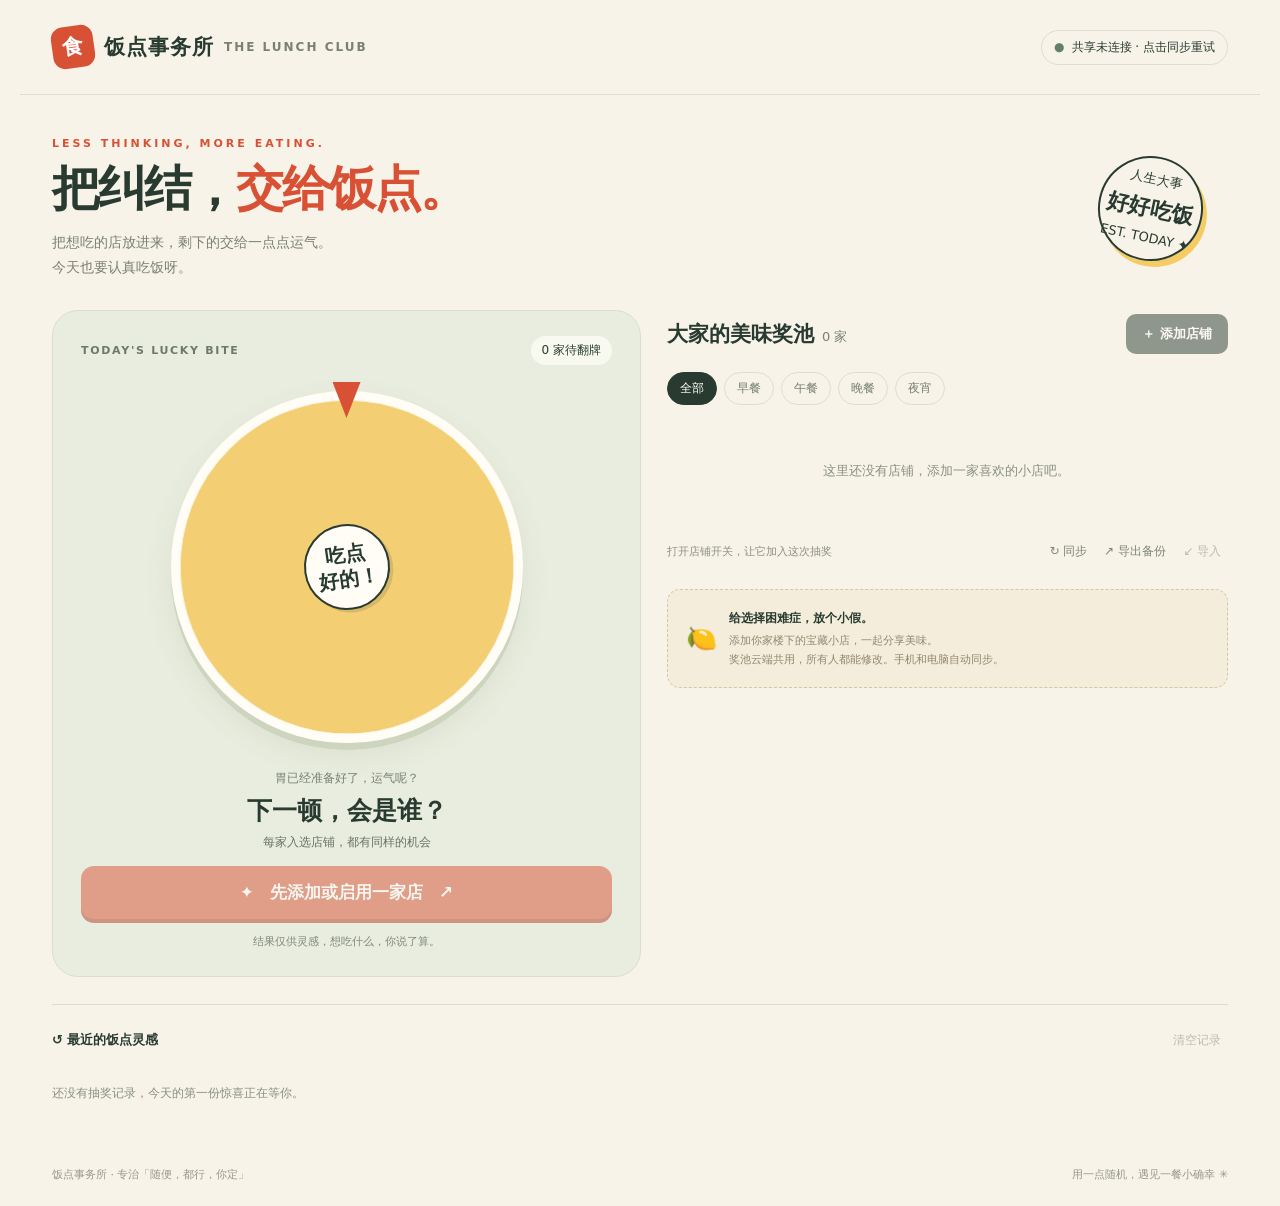
==== eat/index.html @ ba354b35 "feat: add isolated shared Eat app with upstream-safe builds" ====
<!doctype html>
<html lang="zh-CN">
<head>
<meta charset="utf-8">
<meta name="viewport" content="width=device-width,initial-scale=1">
<meta name="theme-color" content="#f7f3e9">
<title>饭点事务所 · 今天吃什么</title>
<link rel="stylesheet" href="/eat/styles.css">
</head>
<body>
<header>
<div class="brand">
<span class="brand-icon">食</span>饭点事务所<span class="edition">THE LUNCH CLUB</span>
</div>
<span class="local-pill" id="save-status">正在连接共享奖池</span>
</header>
<main>
<section class="intro">
<div>
<div class="eyebrow">LESS THINKING, MORE EATING.</div>
<h1>把纠结，<span>交给饭点。</span>
</h1>
<p>把想吃的店放进来，剩下的交给一点点运气。<br>今天也要认真吃饭呀。</p>
</div>
<div class="doodle">人生大事<b>好好吃饭</b>EST. TODAY ✦</div>
</section>
<div class="layout">
<section class="lottery" aria-label="抽奖转盘">
<div class="panel-top">
<span class="tiny">TODAY'S LUCKY BITE</span>
<span class="live-count" id="eligible-count">
</span>
</div>
<div class="wheel-area">
<div class="pointer">
</div>
<div class="wheel-shell">
<div class="wheel" id="wheel">
</div>
</div>
<div class="wheel-center">吃点<br>好的！</div>
</div>
<div class="result" aria-live="polite">
<span class="caption" id="result-caption">胃已经准备好了，运气呢？</span>
<h2 id="result-title">下一顿，会是谁？</h2>
<p id="result-detail">每家入选店铺，都有同样的机会</p>
</div>
<button class="primary spin-button" id="spin">
<span>✦</span>
<span id="spin-label">帮我决定！</span>
<span>↗</span>
</button>
<p class="hint">结果仅供灵感，想吃什么，你说了算。</p>
</section>
<section class="pool" aria-label="我的奖池">
<div class="pool-head">
<h2>大家的美味奖池<small id="total-count">
</small>
</h2>
<button class="add-button" id="add">＋ 添加店铺</button>
</div>
<div class="filters" id="filters" aria-label="按用餐时段筛选">
</div>
<div class="cards" id="cards">
</div>
<div class="pool-foot">
<span class="pool-note">打开店铺开关，让它加入这次抽奖</span>
<div class="backup">
<button class="text-btn" id="sync-now">↻ 同步</button>
<button class="text-btn" id="migrate" hidden>共享本机菜单</button>
<button class="text-btn" id="export">↗ 导出备份</button>
<button class="text-btn" id="import">↙ 导入</button>
<input type="file" id="import-file" accept=".json,application/json" hidden>
</div>
</div>
<div class="note-card">
<span>🍋</span>
<div>
<b>给选择困难症，放个小假。</b>
<p>添加你家楼下的宝藏小店，一起分享美味。<br>奖池云端共用，所有人都能修改。手机和电脑自动同步。</p>
</div>
</div>
</section>
</div>
<section class="history">
<div class="history-head">
<h3>↺ 最近的饭点灵感</h3>
<button class="text-btn" id="clear-history">清空记录</button>
</div>
<div class="history-list" id="history">
</div>
</section>
</main>
<footer>
<span>饭点事务所 · 专治「随便，都行，你定」</span>
<span>用一点随机，遇见一餐小确幸 ✳</span>
</footer>
<dialog id="editor">
<form id="shop-form">
<div class="dialog-head">
<h2 id="editor-title">添一家心动小店</h2>
<button type="button" class="icon-btn" id="close-editor" aria-label="关闭">✕</button>
</div>
<p>给下一顿饭，多一个值得期待的选择。</p>
<label class="field">店铺名称<input id="shop-name" required maxlength="32" placeholder="例如：巷口的那家牛肉面" autocomplete="off">
</label>
<div class="form-row">
<label class="field">吃饭时段<select id="shop-category">
<option>随时</option>
<option>早餐</option>
<option>午餐</option>
<option>晚餐</option>
<option>夜宵</option>
</select>
</label>
<label class="field">人均预算（元，可选）<input id="shop-price" type="number" min="0" max="9999" step="1" placeholder="25">
</label>
</div>
<label class="field">美味标记<select id="shop-emoji">
<option value="🍜">🍜 面食</option>
<option value="🍚">🍚 米饭</option>
<option value="🥟">🥟 饺子</option>
<option value="🍲">🍲 火锅 / 汤锅</option>
<option value="🍔">🍔 汉堡</option>
<option value="🍕">🍕 披萨</option>
<option value="🥗">🥗 轻食</option>
<option value="🍢">🍢 烧烤</option>
<option value="🥪">🥪 早餐</option>
<option value="🍣">🍣 日料</option>
<option value="🍰">🍰 甜点</option>
<option value="🧋">🧋 饮品</option>
</select>
</label>
<label class="field">小备注（可选）<input id="shop-note" maxlength="80" placeholder="例如：步行 5 分钟，记得加个蛋">
</label>
<div class="dialog-actions">
<button type="button" class="soft-btn danger" id="delete-shop" hidden>删除店铺</button>
<button type="button" class="soft-btn" id="cancel-editor">取消</button>
<button class="primary" type="submit">保存到奖池</button>
</div>
</form>
</dialog>
<dialog id="confirm-dialog">
<h2 id="confirm-title">
</h2>
<p id="confirm-description">
</p>
<div class="dialog-actions">
<button class="soft-btn" id="confirm-cancel">取消</button>
<button class="primary" id="confirm-ok">确定</button>
</div>
</dialog>
<div class="toast" id="toast" role="status" hidden>
</div>
<div class="confetti" id="confetti" aria-hidden="true">
</div>
<script src="/eat/app.js"></script>
</body>
</html>
---- eat/styles.css ----
:root {
  --paper: #f7f3e9;
  --ink: #293b30;
  --red: #d95135;
  --muted: #7b8074;
  --line: #dcded1;
  --yellow: #f5cb64
}

* {
  box-sizing: border-box
}

body {
  margin: 0;
  background: var(--paper);
  color: var(--ink);
  font-family: ui-sans-serif, system-ui, -apple-system, "Microsoft YaHei", sans-serif
}

button,
input,
select {
  font: inherit
}

button {
  cursor: pointer
}

button:disabled {
  cursor: not-allowed;
  opacity: .5
}

button,
input,
select {
  -webkit-tap-highlight-color: transparent
}

button:focus-visible,
input:focus-visible,
select:focus-visible,
a:focus-visible {
  outline: 3px solid #227561;
  outline-offset: 4px
}

header {
  max-width: 1240px;
  margin: auto;
  padding: 26px 32px;
  display: flex;
  align-items: center;
  justify-content: space-between;
  border-bottom: 1px solid var(--line)
}

.brand {
  font-size: 21px;
  font-weight: 850;
  letter-spacing: 1px;
  display: flex;
  align-items: center;
  gap: 10px
}

.brand-icon {
  background: var(--red);
  color: white;
  border-radius: 12px;
  padding: 7px 10px;
  transform: rotate(-8deg)
}

.edition {
  font-size: 12px;
  color: var(--muted);
  letter-spacing: 2px
}

.local-pill {
  font-size: 12px;
  border: 1px solid var(--line);
  padding: 8px 12px;
  border-radius: 30px
}

.local-pill:before {
  content: '●';
  color: #61816a;
  margin-right: 7px
}

main {
  max-width: 1240px;
  margin: auto;
  padding: 42px 32px 24px
}

.intro {
  display: flex;
  justify-content: space-between;
  align-items: center;
  margin-bottom: 30px
}

.eyebrow {
  color: var(--red);
  font-size: 11px;
  letter-spacing: 3px;
  font-weight: 800
}

h1 {
  font-size: clamp(32px, 4vw, 48px);
  letter-spacing: -2px;
  margin: 10px 0 12px;
  line-height: 1.2
}

h1 span {
  color: var(--red)
}

.intro p {
  color: var(--muted);
  font-size: 14px;
  margin: 0;
  line-height: 1.8
}

.doodle {
  border: 2px solid var(--ink);
  border-radius: 50%;
  width: 105px;
  height: 105px;
  display: grid;
  place-content: center;
  text-align: center;
  transform: rotate(12deg);
  font-size: 13px;
  line-height: 1.7;
  margin-right: 25px;
  box-shadow: 5px 5px 0 var(--yellow)
}

.doodle b {
  font-size: 22px;
  white-space: nowrap
}

.layout {
  display: grid;
  grid-template-columns: minmax(0, 1.05fr) minmax(0, 1fr);
  gap: 26px;
  align-items: start
}

.lottery {
  background: #e9eddf;
  border: 1px solid #d8dfcd;
  border-radius: 26px;
  padding: 25px 28px;
  position: relative;
  overflow: hidden
}

.panel-top {
  display: flex;
  align-items: center;
  justify-content: space-between;
  gap: 12px
}

.tiny {
  font-size: 11px;
  letter-spacing: 1.7px;
  color: #6d796b;
  font-weight: 700
}

.live-count {
  font-size: 12px;
  background: #f8faef;
  padding: 6px 11px;
  border-radius: 20px
}

.wheel-area {
  position: relative;
  width: min(100%, 360px);
  aspect-ratio: 1;
  margin: 22px auto 20px
}

.wheel-shell {
  position: absolute;
  inset: 4px;
  border-radius: 50%;
  border: 9px solid #fffdf5;
  box-shadow: 0 7px 0 #cdd5bf, 0 12px 30px #45573d16;
  overflow: hidden
}

.wheel {
  width: 100%;
  height: 100%;
  transition: transform 4.6s cubic-bezier(.15, .65, .12, 1)
}

.wheel svg {
  width: 100%;
  height: 100%;
  display: block
}

.pointer {
  position: absolute;
  top: -5px;
  left: calc(50% - 14px);
  width: 28px;
  height: 36px;
  background: var(--red);
  clip-path: polygon(0 0, 100% 0, 50% 100%);
  z-index: 3;
  filter: drop-shadow(0 3px 2px #0003)
}

.wheel-center {
  position: absolute;
  top: 50%;
  left: 50%;
  transform: translate(-50%, -50%) rotate(-8deg);
  width: 86px;
  height: 86px;
  display: grid;
  place-content: center;
  background: #fffdf5;
  border: 2px solid var(--ink);
  border-radius: 50%;
  font-weight: 850;
  font-size: 20px;
  line-height: 1.25;
  text-align: center;
  box-shadow: 3px 3px 0 #293b3025
}

.result {
  text-align: center;
  min-height: 79px
}

.result .caption {
  font-size: 12px;
  color: #778170
}

.result h2 {
  font-size: 25px;
  margin: 7px 0;
  overflow-wrap: anywhere
}

.result p {
  font-size: 12px;
  margin: 5px;
  color: #697462
}

.primary {
  border: 0;
  background: var(--red);
  color: white;
  font-weight: 750;
  padding: 15px 20px;
  border-radius: 13px;
  box-shadow: 0 4px 0 #b43e28;
  transition: transform .15s, background .15s
}

.primary:hover {
  background: #c3482e;
  transform: translateY(-1px)
}

.primary:active {
  transform: translateY(2px);
  box-shadow: 0 2px 0 #b43e28
}

.spin-button {
  width: 100%;
  font-size: 17px;
  margin-top: 15px;
  display: flex;
  justify-content: center;
  gap: 16px;
  align-items: center
}

.hint {
  font-size: 11px;
  text-align: center;
  color: #7e8975;
  line-height: 1.6;
  margin: 14px 0 0
}

.pool {
  padding: 4px 0
}

.pool-head {
  display: flex;
  justify-content: space-between;
  align-items: center;
  margin-bottom: 18px
}

.pool-head h2 {
  font-size: 21px;
  margin: 0
}

.pool-head h2 small {
  font-weight: 400;
  color: var(--muted);
  font-size: 13px;
  margin-left: 8px
}

.soft-btn {
  background: transparent;
  border: 1px solid var(--line);
  border-radius: 10px;
  padding: 8px 12px;
  color: var(--ink);
  font-size: 12px
}

.soft-btn:hover {
  background: #e9eadf
}

.add-button {
  background: var(--ink);
  color: #fff;
  border: 0;
  border-radius: 10px;
  padding: 11px 16px;
  font-size: 13px;
  font-weight: 700
}

.filters {
  display: flex;
  gap: 7px;
  flex-wrap: wrap;
  margin-bottom: 17px
}

.chip {
  border: 1px solid var(--line);
  background: transparent;
  color: #78806f;
  padding: 7px 12px;
  border-radius: 20px;
  font-size: 12px
}

.chip.active {
  background: var(--ink);
  color: white;
  border-color: var(--ink)
}

.cards {
  display: flex;
  flex-direction: column;
  gap: 10px;
  max-height: 510px;
  overflow: auto;
  padding: 2px 5px 5px 2px
}

.shop {
  background: #fffdf7;
  border: 1px solid #e2e2d7;
  border-radius: 15px;
  padding: 13px 14px;
  display: flex;
  align-items: center;
  gap: 12px;
  transition: opacity .2s, transform .2s
}

.shop:hover {
  transform: translateY(-1px)
}

.shop.off {
  opacity: .57
}

.food-icon {
  width: 46px;
  height: 46px;
  border-radius: 13px;
  background: #f3ebd6;
  display: grid;
  place-items: center;
  font-size: 26px;
  flex-shrink: 0
}

.shop-copy {
  min-width: 0;
  flex: 1
}

.shop-name {
  font-size: 14px;
  font-weight: 750;
  overflow-wrap: anywhere
}

.shop-meta {
  font-size: 11px;
  color: #8a8a7d;
  margin-top: 5px;
  overflow-wrap: anywhere;
  line-height: 1.5
}

.icon-btn {
  border: 0;
  background: transparent;
  color: #92998a;
  border-radius: 8px;
  padding: 8px;
  font-size: 16px
}

.icon-btn:hover {
  background: #ecefe3;
  color: var(--ink)
}

.toggle {
  position: relative;
  flex-shrink: 0;
  width: 34px;
  height: 21px;
  cursor: pointer
}

.toggle input {
  position: absolute;
  opacity: 0;
  width: 100%;
  height: 100%;
  margin: 0
}

.toggle span {
  display: block;
  height: 21px;
  border-radius: 20px;
  background: #cdd2c5;
  pointer-events: none
}

.toggle span:after {
  content: '';
  position: absolute;
  left: 3px;
  top: 3px;
  width: 15px;
  height: 15px;
  border-radius: 50%;
  background: white;
  transition: transform .2s
}

.toggle input:checked+span {
  background: #698567
}

.toggle input:checked+span:after {
  transform: translateX(13px)
}

.toggle input:focus-visible+span {
  outline: 3px solid #227561;
  outline-offset: 3px
}

.pool-foot {
  display: flex;
  justify-content: space-between;
  align-items: center;
  gap: 12px;
  margin-top: 14px;
  flex-wrap: wrap
}

.pool-note {
  color: #8b907f;
  font-size: 11px
}

.backup {
  display: flex;
  gap: 3px
}

.text-btn {
  background: none;
  border: 0;
  color: #7e8678;
  font-size: 12px;
  padding: 7px
}

.text-btn:hover {
  color: var(--red)
}

.note-card {
  margin-top: 22px;
  padding: 17px 18px;
  border: 1px dashed #d6c6a1;
  border-radius: 13px;
  background: #f4eddc;
  display: flex;
  gap: 12px;
  align-items: center
}

.note-card>span {
  font-size: 25px
}

.note-card b {
  font-size: 12px
}

.note-card p {
  font-size: 11px;
  color: #93866d;
  line-height: 1.7;
  margin: 5px 0 0
}

.history {
  margin-top: 27px;
  padding-top: 20px;
  border-top: 1px solid var(--line)
}

.history-head {
  display: flex;
  justify-content: space-between;
  align-items: center
}

.history h3 {
  font-size: 13px;
  margin: 0
}

.history-list {
  display: flex;
  gap: 9px;
  flex-wrap: wrap;
  margin-top: 12px
}

.history-item {
  border: 1px solid var(--line);
  padding: 8px 12px;
  border-radius: 10px;
  font-size: 12px;
  max-width: 100%;
  overflow-wrap: anywhere
}

.history-item small {
  color: #919487;
  margin-left: 8px
}

.empty {
  color: #89917f;
  text-align: center;
  font-size: 13px;
  padding: 35px 12px;
  line-height: 1.8
}

.history .empty {
  padding: 3px 0;
  font-size: 12px
}

footer {
  max-width: 1240px;
  padding: 24px 32px;
  margin: auto;
  display: flex;
  justify-content: space-between;
  color: #96998c;
  font-size: 11px;
  gap: 15px
}

dialog {
  border: 1px solid var(--line);
  border-radius: 23px;
  padding: 26px;
  width: min(440px, calc(100% - 32px));
  background: var(--paper);
  color: var(--ink);
  box-shadow: 0 20px 100px #15231f40
}

dialog::backdrop {
  background: #20332966;
  backdrop-filter: blur(4px)
}

.dialog-head {
  display: flex;
  justify-content: space-between;
  align-items: center
}

dialog h2 {
  font-size: 22px;
  margin: 0 0 5px
}

dialog p {
  font-size: 12px;
  color: var(--muted);
  line-height: 1.8
}

.field {
  display: block;
  font-size: 12px;
  font-weight: 650;
  margin-top: 16px
}

.field input,
.field select {
  display: block;
  width: 100%;
  border: 1px solid #d6dacb;
  background: #fffdf7;
  padding: 12px;
  border-radius: 10px;
  margin-top: 7px;
  color: var(--ink)
}

.form-row {
  display: grid;
  grid-template-columns: 1fr 1fr;
  gap: 14px
}

.dialog-actions {
  display: flex;
  gap: 10px;
  justify-content: flex-end;
  margin-top: 24px
}

.danger {
  color: #b74733;
  margin-right: auto
}

.toast {
  position: fixed;
  bottom: 24px;
  left: 50%;
  transform: translateX(-50%);
  background: var(--ink);
  color: #fffdf5;
  border-radius: 12px;
  padding: 13px 20px;
  z-index: 20;
  font-size: 13px;
  box-shadow: 0 5px 25px #0002;
  max-width: calc(100% - 32px);
  width: max-content
}

.toast[hidden] {
  display: none
}

.confetti {
  position: fixed;
  inset: 0;
  pointer-events: none;
  z-index: 15;
  overflow: hidden
}

.confetti i {
  position: absolute;
  width: 9px;
  height: 15px;
  top: -20px;
  animation: fall 2.7s ease-in forwards
}

@keyframes fall {
  to {
    transform: translateY(105vh) rotate(650deg);
    opacity: 0
  }
}

@media(max-width:760px) {
  header {
    padding: 19px 20px
  }

  .edition {
    display: none
  }

  .brand {
    font-size: 17px
  }

  .local-pill {
    font-size: 10px;
    padding: 7px 9px
  }

  main {
    padding: 28px 18px 15px
  }

  .intro {
    margin-bottom: 24px
  }

  .intro p {
    font-size: 12px;
    max-width: 260px
  }

  .doodle {
    width: 73px;
    height: 73px;
    font-size: 10px;
    margin-right: 7px;
    flex-shrink: 0
  }

  .doodle b {
    font-size: 15px
  }

  h1 {
    font-size: 32px
  }

  h1 span {
    display: block;
    white-space: nowrap
  }

  .layout {
    grid-template-columns: 1fr;
    gap: 29px
  }

  .lottery {
    padding: 22px
  }

  .wheel-area {
    max-width: 310px;
    margin-top: 18px
  }

  .pool {
    padding: 0 2px
  }

  .cards {
    max-height: 440px
  }

  .pool-head h2 {
    font-size: 20px
  }

  footer {
    padding: 18px;
    flex-direction: column;
    gap: 8px
  }

  .note-card {
    margin-top: 16px
  }
}

@media(prefers-reduced-motion:reduce) {

  *,
  *:before,
  *:after {
    animation: none !important;
    transition: none !important
  }

  .confetti {
    display: none
  }
}
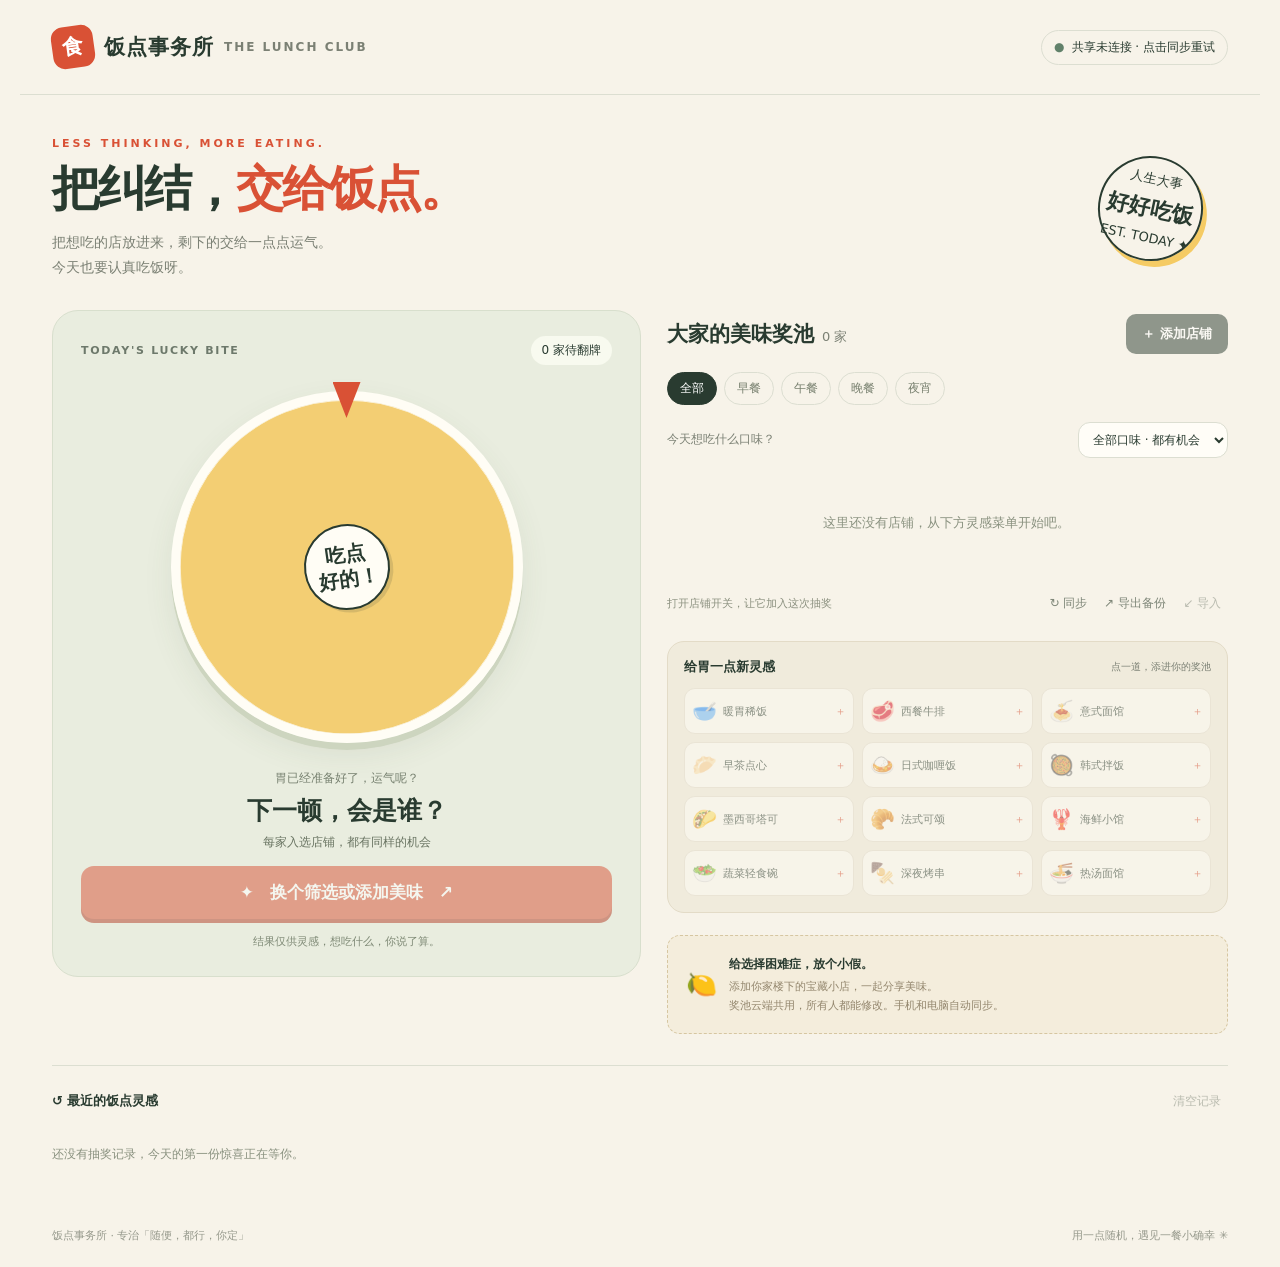
==== commit d0832c81: "feat(eat): smooth rendering and expand food inspirations" ====
--- a/eat/index.html
+++ b/eat/index.html
@@ -61,6 +61,9 @@
 </div>
 <div class="filters" id="filters" aria-label="按用餐时段筛选">
 </div>
+<label class="flavor-picker">今天想吃什么口味？
+<select id="flavor-filter"><option value="">全部口味 · 都有机会</option></select>
+</label>
 <div class="cards" id="cards">
 </div>
 <div class="pool-foot">
@@ -72,6 +75,10 @@
 <button class="text-btn" id="import">↙ 导入</button>
 <input type="file" id="import-file" accept=".json,application/json" hidden>
 </div>
+</div>
+<div class="inspiration-shelf">
+<div class="inspiration-head"><h3>给胃一点新灵感</h3><span>点一道，添进你的奖池</span></div>
+<div class="inspirations" id="inspirations" aria-label="美食灵感菜单"></div>
 </div>
 <div class="note-card">
 <span>🍋</span>
@@ -129,6 +136,16 @@
 <option value="🍣">🍣 日料</option>
 <option value="🍰">🍰 甜点</option>
 <option value="🧋">🧋 饮品</option>
+<option value="🥣">🥣 稀饭 / 粥</option>
+<option value="🥩">🥩 西餐 / 牛排</option>
+<option value="🍝">🍝 意面</option>
+<option value="🍳">🍳 煎蛋 / 早午餐</option>
+<option value="🍛">🍛 咖喱 / 东南亚</option>
+<option value="🥘">🥘 韩餐 / 拌饭</option>
+<option value="🌮">🌮 墨西哥菜</option>
+<option value="🥐">🥐 可颂 / 烘焙</option>
+<option value="🥯">🥯 贝果</option>
+<option value="🦞">🦞 海鲜</option>
 </select>
 </label>
 <label class="field">小备注（可选）<input id="shop-note" maxlength="80" placeholder="例如：步行 5 分钟，记得加个蛋">
--- a/eat/styles.css
+++ b/eat/styles.css
@@ -207,7 +207,8 @@
 .wheel {
   width: 100%;
   height: 100%;
-  transition: transform 4.6s cubic-bezier(.15, .65, .12, 1)
+  contain: layout paint;
+  transition: transform 3.8s cubic-bezier(.12, .68, .12, 1)
 }
 
 .wheel svg {
@@ -225,7 +226,7 @@
   background: var(--red);
   clip-path: polygon(0 0, 100% 0, 50% 100%);
   z-index: 3;
-  filter: drop-shadow(0 3px 2px #0003)
+  transform-origin: 50% 15%
 }
 
 .wheel-center {
@@ -396,6 +397,11 @@
   transition: opacity .2s, transform .2s
 }
 
+.cards.large-pool .shop {
+  content-visibility: auto;
+  contain-intrinsic-size: auto 75px
+}
+
 .shop:hover {
   transform: translateY(-1px)
 }
@@ -627,8 +633,7 @@
 }
 
 dialog::backdrop {
-  background: #20332966;
-  backdrop-filter: blur(4px)
+  background: #20332980
 }
 
 .dialog-head {
@@ -723,9 +728,143 @@
 
 @keyframes fall {
   to {
-    transform: translateY(105vh) rotate(650deg);
+    transform: translate(var(--drift), 105vh) rotate(var(--twist));
     opacity: 0
   }
+}
+
+.flavor-picker {
+  display: flex;
+  align-items: center;
+  justify-content: space-between;
+  gap: 10px;
+  color: var(--muted);
+  font-size: 12px;
+  margin: 0 0 16px
+}
+
+.flavor-picker select {
+  min-width: 0;
+  max-width: 65%;
+  border: 1px solid var(--line);
+  border-radius: 12px;
+  padding: 9px 10px;
+  background: #fffdf7;
+  color: var(--ink);
+  font-size: 12px
+}
+
+.inspiration-shelf {
+  margin-top: 22px;
+  padding: 16px;
+  border-radius: 17px;
+  background: #f0ebdc;
+  border: 1px solid #e3dbc7
+}
+
+.inspiration-head {
+  display: flex;
+  justify-content: space-between;
+  align-items: center;
+  gap: 8px;
+  margin-bottom: 12px
+}
+
+.inspiration-head h3 {
+  margin: 0;
+  font-size: 13px
+}
+
+.inspiration-head>span {
+  font-size: 10px;
+  color: var(--muted)
+}
+
+.inspirations {
+  display: grid;
+  grid-template-columns: repeat(3, minmax(0, 1fr));
+  gap: 8px
+}
+
+.inspiration {
+  display: flex;
+  align-items: center;
+  gap: 6px;
+  padding: 10px 7px;
+  border: 1px solid #e5dfd0;
+  border-radius: 11px;
+  background: #fffdf7;
+  color: var(--ink);
+  font-size: 11px;
+  transition: transform .18s
+}
+
+.inspiration-icon {
+  font-size: 20px;
+  flex-shrink: 0
+}
+
+.inspiration-plus {
+  margin-left: auto;
+  color: var(--red)
+}
+
+.inspiration:active {
+  transform: scale(.96)
+}
+
+.shop.winner {
+  border-color: #c38728;
+  background: #fff4cf
+}
+
+.is-spinning .pointer {
+  animation: pointer-tick .16s ease-in-out infinite alternate
+}
+
+.is-spinning .wheel-center {
+  animation: hungry-nod .7s ease-in-out infinite alternate
+}
+
+.revealed h2 {
+  animation: reveal-bite .5s cubic-bezier(.2, .8, .2, 1) both
+}
+
+dialog[open] {
+  animation: dialog-arrive .2s ease-out both
+}
+
+@keyframes pointer-tick {
+  to { transform: rotate(-12deg) }
+}
+
+@keyframes hungry-nod {
+  to { transform: translate(-50%, -50%) rotate(7deg) scale(1.04) }
+}
+
+@keyframes reveal-bite {
+  0% { transform: translateY(8px) scale(.92); opacity: 0 }
+  65% { transform: translateY(-2px) scale(1.03); opacity: 1 }
+  100% { transform: translateY(0) scale(1); opacity: 1 }
+}
+
+@keyframes dialog-arrive {
+  from { transform: translateY(10px); opacity: 0 }
+  to { transform: translateY(0); opacity: 1 }
+}
+
+@media(hover:hover) {
+  .inspiration:enabled:hover {
+    transform: translateY(-2px)
+  }
+  .inspiration:enabled:hover .inspiration-icon {
+    animation: food-wiggle .35s ease-in-out
+  }
+}
+
+@keyframes food-wiggle {
+  35% { transform: rotate(-12deg) }
+  70% { transform: rotate(10deg) }
 }
 
 @media(max-width:760px) {
@@ -815,6 +954,10 @@
   .note-card {
     margin-top: 16px
   }
+
+  .inspirations {
+    grid-template-columns: repeat(2, minmax(0, 1fr))
+  }
 }
 
 @media(prefers-reduced-motion:reduce) {
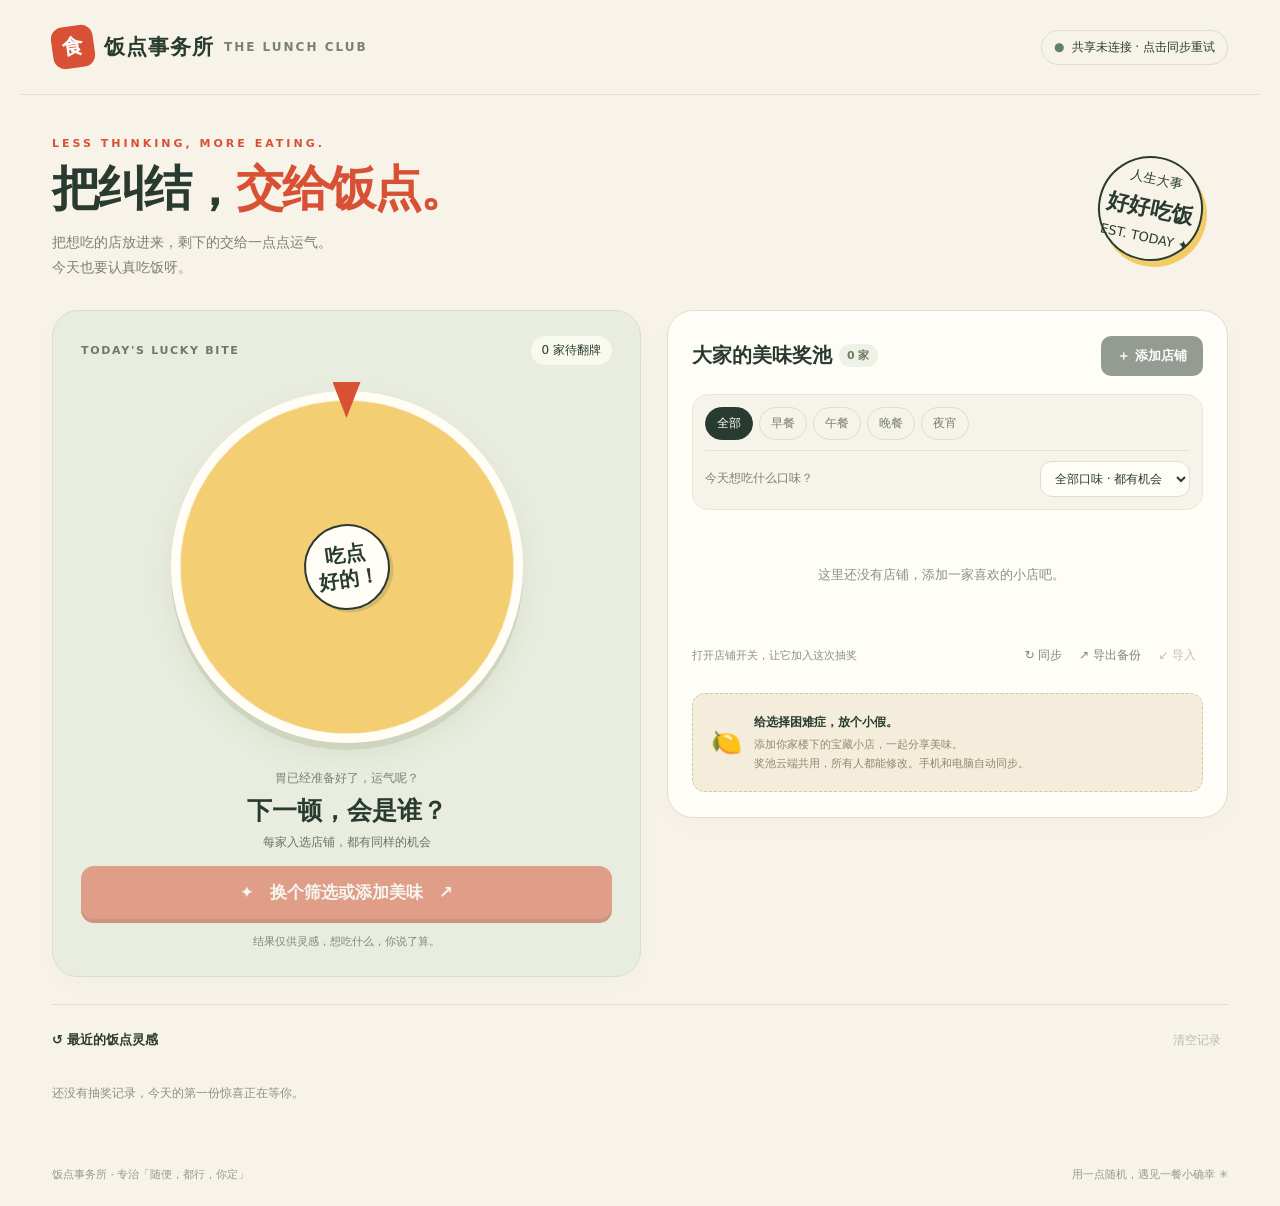
==== commit c5a33b83: "fix(eat): stabilize list scrolling and simplify pool layout" ====
--- a/eat/index.html
+++ b/eat/index.html
@@ -59,11 +59,13 @@
 </h2>
 <button class="add-button" id="add">＋ 添加店铺</button>
 </div>
+<div class="filter-bar">
 <div class="filters" id="filters" aria-label="按用餐时段筛选">
 </div>
 <label class="flavor-picker">今天想吃什么口味？
 <select id="flavor-filter"><option value="">全部口味 · 都有机会</option></select>
 </label>
+</div>
 <div class="cards" id="cards">
 </div>
 <div class="pool-foot">
@@ -75,10 +77,6 @@
 <button class="text-btn" id="import">↙ 导入</button>
 <input type="file" id="import-file" accept=".json,application/json" hidden>
 </div>
-</div>
-<div class="inspiration-shelf">
-<div class="inspiration-head"><h3>给胃一点新灵感</h3><span>点一道，添进你的奖池</span></div>
-<div class="inspirations" id="inspirations" aria-label="美食灵感菜单"></div>
 </div>
 <div class="note-card">
 <span>🍋</span>
--- a/eat/styles.css
+++ b/eat/styles.css
@@ -165,6 +165,11 @@
   padding: 25px 28px;
   position: relative;
   overflow: hidden
+}
+
+.lottery,
+.pool {
+  box-shadow: 0 8px 28px #293b3006
 }
 
 .panel-top {
@@ -310,7 +315,10 @@
 }
 
 .pool {
-  padding: 4px 0
+  padding: 25px 24px;
+  border: 1px solid #e0dfd2;
+  border-radius: 26px;
+  background: #fffdf7
 }
 
 .pool-head {
@@ -321,15 +329,22 @@
 }
 
 .pool-head h2 {
-  font-size: 21px;
-  margin: 0
+  font-size: 20px;
+  margin: 0;
+  display: flex;
+  align-items: center;
+  flex-wrap: wrap;
+  gap: 7px
 }
 
 .pool-head h2 small {
-  font-weight: 400;
-  color: var(--muted);
-  font-size: 13px;
-  margin-left: 8px
+  font-weight: 600;
+  color: #6f7c65;
+  font-size: 11px;
+  white-space: nowrap;
+  border-radius: 20px;
+  padding: 4px 8px;
+  background: #eef1e6
 }
 
 .soft-btn {
@@ -352,23 +367,42 @@
   border-radius: 10px;
   padding: 11px 16px;
   font-size: 13px;
-  font-weight: 700
+  font-weight: 700;
+  flex-shrink: 0;
+  transition: transform .15s
+}
+
+.add-button:enabled:active {
+  transform: scale(.96)
+}
+
+.filter-bar {
+  background: #f6f3eb;
+  border: 1px solid #ece6d9;
+  border-radius: 16px;
+  padding: 12px;
+  margin-bottom: 16px
 }
 
 .filters {
   display: flex;
-  gap: 7px;
+  gap: 6px;
   flex-wrap: wrap;
-  margin-bottom: 17px
+  margin-bottom: 10px
 }
 
 .chip {
   border: 1px solid var(--line);
   background: transparent;
   color: #78806f;
-  padding: 7px 12px;
+  padding: 7px 11px;
   border-radius: 20px;
-  font-size: 12px
+  font-size: 12px;
+  transition: transform .15s
+}
+
+.chip:enabled:active {
+  transform: scale(.96)
 }
 
 .chip.active {
@@ -383,23 +417,23 @@
   gap: 10px;
   max-height: 510px;
   overflow: auto;
-  padding: 2px 5px 5px 2px
+  padding: 2px 5px 5px 2px;
+  scrollbar-width: thin;
+  scrollbar-color: #c4ccb7 transparent;
+  scrollbar-gutter: stable
 }
 
 .shop {
-  background: #fffdf7;
+  background: #fffefb;
   border: 1px solid #e2e2d7;
   border-radius: 15px;
   padding: 13px 14px;
   display: flex;
   align-items: center;
   gap: 12px;
+  flex-shrink: 0;
+  contain: layout style;
   transition: opacity .2s, transform .2s
-}
-
-.cards.large-pool .shop {
-  content-visibility: auto;
-  contain-intrinsic-size: auto 75px
 }
 
 .shop:hover {
@@ -434,7 +468,7 @@
 
 .shop-meta {
   font-size: 11px;
-  color: #8a8a7d;
+  color: #77806f;
   margin-top: 5px;
   overflow-wrap: anywhere;
   line-height: 1.5
@@ -740,7 +774,9 @@
   gap: 10px;
   color: var(--muted);
   font-size: 12px;
-  margin: 0 0 16px
+  margin: 0;
+  padding-top: 10px;
+  border-top: 1px solid #e6e1d5
 }
 
 .flavor-picker select {
@@ -754,65 +790,6 @@
   font-size: 12px
 }
 
-.inspiration-shelf {
-  margin-top: 22px;
-  padding: 16px;
-  border-radius: 17px;
-  background: #f0ebdc;
-  border: 1px solid #e3dbc7
-}
-
-.inspiration-head {
-  display: flex;
-  justify-content: space-between;
-  align-items: center;
-  gap: 8px;
-  margin-bottom: 12px
-}
-
-.inspiration-head h3 {
-  margin: 0;
-  font-size: 13px
-}
-
-.inspiration-head>span {
-  font-size: 10px;
-  color: var(--muted)
-}
-
-.inspirations {
-  display: grid;
-  grid-template-columns: repeat(3, minmax(0, 1fr));
-  gap: 8px
-}
-
-.inspiration {
-  display: flex;
-  align-items: center;
-  gap: 6px;
-  padding: 10px 7px;
-  border: 1px solid #e5dfd0;
-  border-radius: 11px;
-  background: #fffdf7;
-  color: var(--ink);
-  font-size: 11px;
-  transition: transform .18s
-}
-
-.inspiration-icon {
-  font-size: 20px;
-  flex-shrink: 0
-}
-
-.inspiration-plus {
-  margin-left: auto;
-  color: var(--red)
-}
-
-.inspiration:active {
-  transform: scale(.96)
-}
-
 .shop.winner {
   border-color: #c38728;
   background: #fff4cf
@@ -851,20 +828,6 @@
 @keyframes dialog-arrive {
   from { transform: translateY(10px); opacity: 0 }
   to { transform: translateY(0); opacity: 1 }
-}
-
-@media(hover:hover) {
-  .inspiration:enabled:hover {
-    transform: translateY(-2px)
-  }
-  .inspiration:enabled:hover .inspiration-icon {
-    animation: food-wiggle .35s ease-in-out
-  }
-}
-
-@keyframes food-wiggle {
-  35% { transform: rotate(-12deg) }
-  70% { transform: rotate(10deg) }
 }
 
 @media(max-width:760px) {
@@ -934,7 +897,7 @@
   }
 
   .pool {
-    padding: 0 2px
+    padding: 20px 16px
   }
 
   .cards {
@@ -942,7 +905,36 @@
   }
 
   .pool-head h2 {
-    font-size: 20px
+    font-size: 18px
+  }
+
+  .pool-head {
+    gap: 10px
+  }
+
+  .add-button {
+    padding: 11px 12px;
+    font-size: 12px
+  }
+
+  .shop {
+    padding: 12px 10px;
+    gap: 9px
+  }
+
+  .food-icon {
+    width: 40px;
+    height: 40px;
+    font-size: 23px
+  }
+
+  .flavor-picker {
+    flex-wrap: wrap;
+    font-size: 11px
+  }
+
+  .flavor-picker select {
+    max-width: 100%
   }
 
   footer {
@@ -955,9 +947,6 @@
     margin-top: 16px
   }
 
-  .inspirations {
-    grid-template-columns: repeat(2, minmax(0, 1fr))
-  }
 }
 
 @media(prefers-reduced-motion:reduce) {
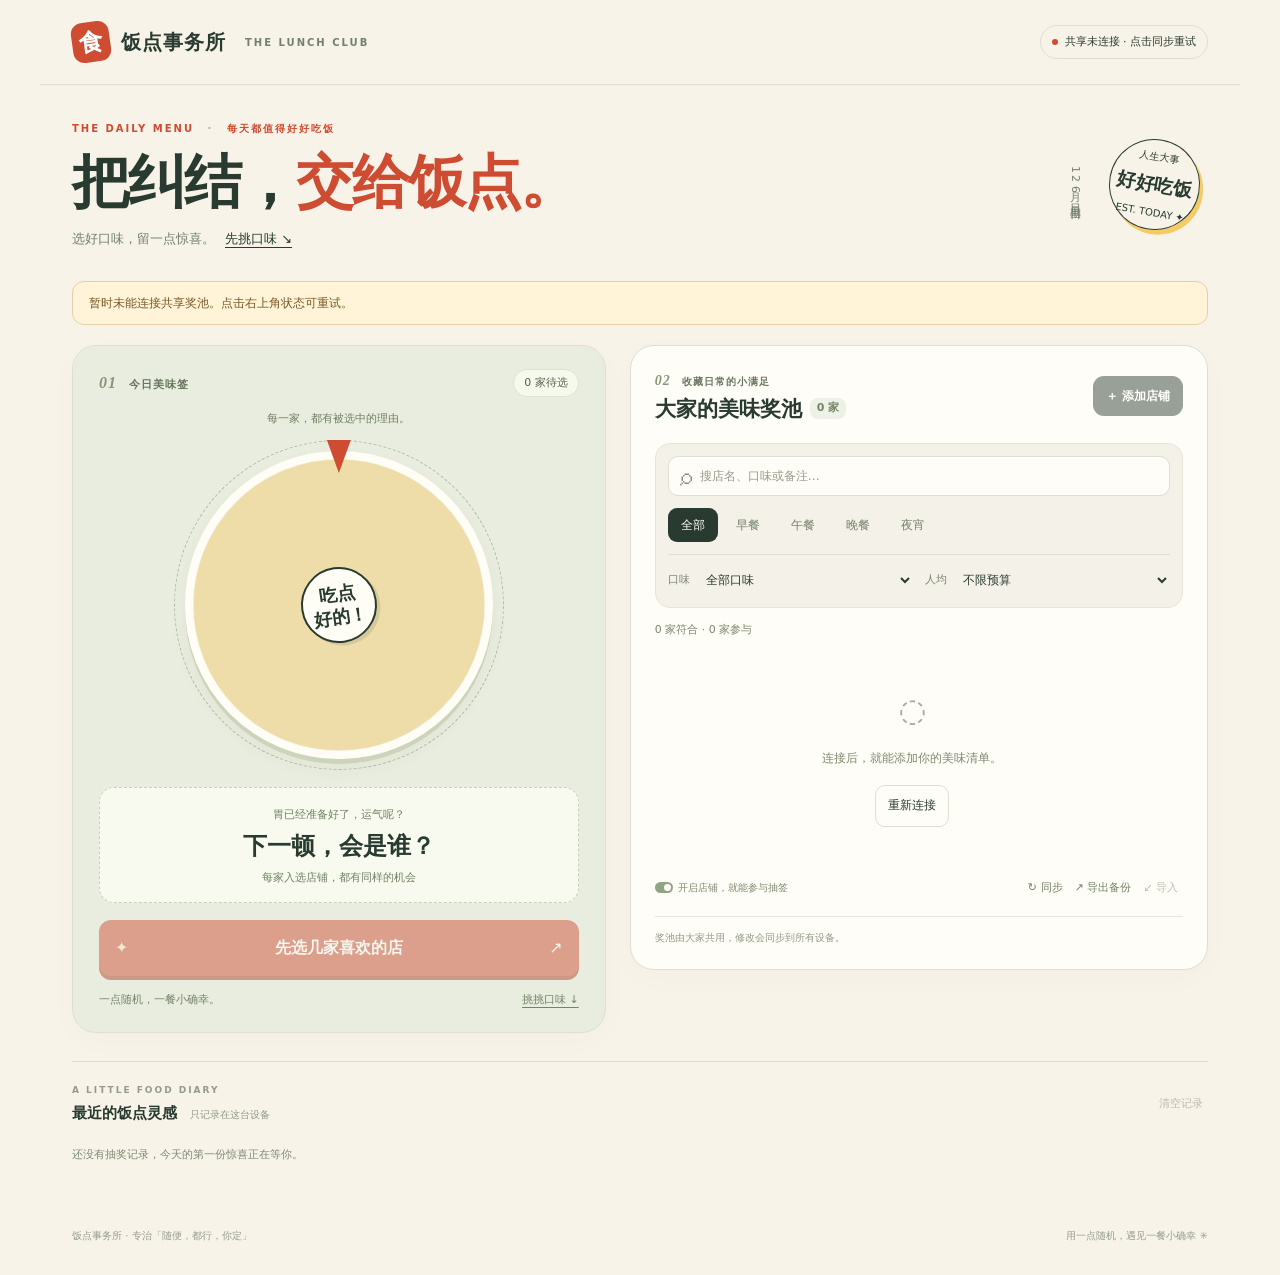
==== commit e1391df5: "feat(eat): refine dining experience, filters and rendering" ====
--- a/eat/index.html
+++ b/eat/index.html
@@ -4,33 +4,37 @@
 <meta charset="utf-8">
 <meta name="viewport" content="width=device-width,initial-scale=1">
 <meta name="theme-color" content="#f7f3e9">
+<meta name="description" content="把纠结交给饭点。筛选口味和预算，用一点运气决定下一顿，和朋友共享你的美味奖池。">
 <title>饭点事务所 · 今天吃什么</title>
 <link rel="stylesheet" href="/eat/styles.css">
 </head>
 <body>
+<a class="skip-link" href="#main">跳到主要内容</a>
 <header>
 <div class="brand">
 <span class="brand-icon">食</span>饭点事务所<span class="edition">THE LUNCH CLUB</span>
 </div>
-<span class="local-pill" id="save-status">正在连接共享奖池</span>
+<button class="local-pill" id="save-status" data-status="busy" title="点击同步共享奖池">正在连接共享奖池</button>
 </header>
-<main>
+<main id="main">
 <section class="intro">
 <div>
-<div class="eyebrow">LESS THINKING, MORE EATING.</div>
+<div class="eyebrow">THE DAILY MENU <span>·</span> 每天都值得好好吃饭</div>
 <h1>把纠结，<span>交给饭点。</span>
 </h1>
-<p>把想吃的店放进来，剩下的交给一点点运气。<br>今天也要认真吃饭呀。</p>
+<p>选好口味，留一点惊喜。<a class="intro-link" href="#pool">先挑口味 ↘</a></p>
 </div>
-<div class="doodle">人生大事<b>好好吃饭</b>EST. TODAY ✦</div>
+<div class="intro-aside"><span class="today-date" id="today-date"></span><div class="doodle" aria-hidden="true">人生大事<b>好好吃饭</b>EST. TODAY ✦</div></div>
 </section>
+<p class="connection-note" id="connection-note" role="status" hidden></p>
 <div class="layout">
-<section class="lottery" aria-label="抽奖转盘">
+<section class="lottery" id="lottery" aria-label="抽奖转盘">
 <div class="panel-top">
-<span class="tiny">TODAY'S LUCKY BITE</span>
+<span class="tiny"><span class="section-number">01</span> 今日美味签</span>
 <span class="live-count" id="eligible-count">
 </span>
 </div>
+<p class="wheel-context" id="wheel-context">每一家，都有被选中的理由。</p>
 <div class="wheel-area">
 <div class="pointer">
 </div>
@@ -45,31 +49,45 @@
 <h2 id="result-title">下一顿，会是谁？</h2>
 <p id="result-detail">每家入选店铺，都有同样的机会</p>
 </div>
+<div class="result-actions" id="result-actions" hidden>
+<button class="text-btn" id="locate-result">查看这家 ↗</button>
+<button class="text-btn" id="copy-result">复制饭点</button>
+</div>
 <button class="primary spin-button" id="spin">
 <span>✦</span>
 <span id="spin-label">帮我决定！</span>
 <span>↗</span>
 </button>
-<p class="hint">结果仅供灵感，想吃什么，你说了算。</p>
+<div class="lottery-foot"><span class="hint">一点随机，一餐小确幸。</span><a href="#pool" class="pool-shortcut">挑挑口味 ↓</a></div>
 </section>
-<section class="pool" aria-label="我的奖池">
+<section class="pool" id="pool" aria-label="我的奖池">
 <div class="pool-head">
+<div>
+<div class="tiny pool-kicker"><span class="section-number">02</span> 收藏日常的小满足</div>
 <h2>大家的美味奖池<small id="total-count">
 </small>
 </h2>
+</div>
 <button class="add-button" id="add">＋ 添加店铺</button>
 </div>
 <div class="filter-bar">
+<label class="search-box"><span aria-hidden="true">⌕</span><span class="sr-only">搜索店名、口味或备注</span><input id="shop-search" type="search" placeholder="搜店名、口味或备注…" maxlength="80" autocomplete="off"></label>
 <div class="filters" id="filters" aria-label="按用餐时段筛选">
 </div>
-<label class="flavor-picker">今天想吃什么口味？
-<select id="flavor-filter"><option value="">全部口味 · 都有机会</option></select>
+<div class="filter-selects">
+<label class="flavor-picker">口味
+<select id="flavor-filter"><option value="">全部口味</option></select>
+</label>
+<label class="flavor-picker">人均
+<select id="budget-filter"><option value="">不限预算</option><option value="25">¥25 以内</option><option value="50">¥50 以内</option><option value="100">¥100 以内</option></select>
 </label>
 </div>
-<div class="cards" id="cards">
+</div>
+<div class="list-summary"><span id="filter-summary"></span><button class="text-btn" id="reset-filters" hidden>重置筛选 ↺</button></div>
+<div class="cards" id="cards" role="region" aria-label="店铺列表" tabindex="0">
 </div>
 <div class="pool-foot">
-<span class="pool-note">打开店铺开关，让它加入这次抽奖</span>
+<span class="pool-note"><span class="mini-switch" aria-hidden="true"></span> 开启店铺，就能参与抽签</span>
 <div class="backup">
 <button class="text-btn" id="sync-now">↻ 同步</button>
 <button class="text-btn" id="migrate" hidden>共享本机菜单</button>
@@ -78,18 +96,12 @@
 <input type="file" id="import-file" accept=".json,application/json" hidden>
 </div>
 </div>
-<div class="note-card">
-<span>🍋</span>
-<div>
-<b>给选择困难症，放个小假。</b>
-<p>添加你家楼下的宝藏小店，一起分享美味。<br>奖池云端共用，所有人都能修改。手机和电脑自动同步。</p>
-</div>
-</div>
+<p class="shared-note">奖池由大家共用，修改会同步到所有设备。</p>
 </section>
 </div>
 <section class="history">
 <div class="history-head">
-<h3>↺ 最近的饭点灵感</h3>
+<div><div class="eyebrow">A LITTLE FOOD DIARY</div><h3>最近的饭点灵感 <span>只记录在这台设备</span></h3></div>
 <button class="text-btn" id="clear-history">清空记录</button>
 </div>
 <div class="history-list" id="history">
@@ -100,13 +112,14 @@
 <span>饭点事务所 · 专治「随便，都行，你定」</span>
 <span>用一点随机，遇见一餐小确幸 ✳</span>
 </footer>
-<dialog id="editor">
+<dialog id="editor" aria-labelledby="editor-title" aria-describedby="editor-description">
 <form id="shop-form">
+<div class="editor-mark" id="editor-mark" aria-hidden="true">🍜</div>
 <div class="dialog-head">
 <h2 id="editor-title">添一家心动小店</h2>
 <button type="button" class="icon-btn" id="close-editor" aria-label="关闭">✕</button>
 </div>
-<p>给下一顿饭，多一个值得期待的选择。</p>
+<p id="editor-description">给下一顿饭，多一个值得期待的选择。</p>
 <label class="field">店铺名称<input id="shop-name" required maxlength="32" placeholder="例如：巷口的那家牛肉面" autocomplete="off">
 </label>
 <div class="form-row">
@@ -148,6 +161,7 @@
 </label>
 <label class="field">小备注（可选）<input id="shop-note" maxlength="80" placeholder="例如：步行 5 分钟，记得加个蛋">
 </label>
+<p class="editor-message" id="editor-message" role="alert" hidden></p>
 <div class="dialog-actions">
 <button type="button" class="soft-btn danger" id="delete-shop" hidden>删除店铺</button>
 <button type="button" class="soft-btn" id="cancel-editor">取消</button>
@@ -155,7 +169,7 @@
 </div>
 </form>
 </dialog>
-<dialog id="confirm-dialog">
+<dialog id="confirm-dialog" aria-labelledby="confirm-title" aria-describedby="confirm-description">
 <h2 id="confirm-title">
 </h2>
 <p id="confirm-description">
--- a/eat/styles.css
+++ b/eat/styles.css
@@ -1,964 +1,248 @@
 :root {
   --paper: #f7f3e9;
+  --card: #fffdf7;
   --ink: #293b30;
-  --red: #d95135;
-  --muted: #7b8074;
-  --line: #dcded1;
-  --yellow: #f5cb64
+  --red: #ce4c32;
+  --muted: #73806e;
+  --line: #dedfd2;
+  --yellow: #f5cb64;
+  color-scheme: light
+}
+* { box-sizing: border-box }
+[hidden] { display: none !important }
+body { margin: 0; background: var(--paper); color: var(--ink); font: 14px/1.5 ui-sans-serif, system-ui, -apple-system, "Microsoft YaHei", sans-serif }
+button, input, select { font: inherit; -webkit-tap-highlight-color: transparent }
+button, a, input, select { touch-action: manipulation }
+button { cursor: pointer; color: inherit }
+button:disabled { cursor: not-allowed; opacity: .48 }
+a { color: inherit; text-decoration: none }
+button:focus-visible, input:focus-visible, select:focus-visible, a:focus-visible, [tabindex]:focus-visible { outline: 3px solid #387762; outline-offset: 4px }
+.sr-only { position: absolute; width: 1px; height: 1px; overflow: hidden; clip-path: inset(50%); white-space: nowrap }
+.skip-link { position: fixed; top: 8px; left: 12px; padding: 10px 20px; background: var(--ink); color: white; border-radius: 8px; z-index: 30; transform: translateY(-150%) }
+.skip-link:focus { transform: translateY(0) }
+header, main, footer { max-width: 1200px; margin: auto }
+header { padding: 22px 32px; display: flex; align-items: center; justify-content: space-between; gap: 16px; border-bottom: 1px solid var(--line) }
+.brand { display: flex; align-items: center; gap: 11px; font-size: 20px; font-weight: 800; letter-spacing: 1px; white-space: nowrap }
+.brand-icon { display: grid; place-items: center; width: 38px; height: 40px; background: var(--red); color: white; border-radius: 11px; transform: rotate(-8deg); font-family: ui-serif, "Songti SC", serif; font-size: 24px }
+.edition { margin-left: 8px; color: var(--muted); font-size: 10px; letter-spacing: 2px }
+.local-pill { display: flex; align-items: center; gap: 7px; font-size: 11px; border: 1px solid var(--line); padding: 8px 11px; border-radius: 30px; background: transparent; text-align: left }
+.local-pill::before { content: ''; width: 6px; height: 6px; flex: 0 0 6px; border-radius: 50%; background: #6b8963 }
+.local-pill[data-status=busy]::before { background: #be9543 }
+.local-pill[data-status=error]::before { background: var(--red) }
+main { padding: 36px 32px 20px }
+.intro { display: flex; justify-content: space-between; align-items: center; gap: 20px; margin-bottom: 32px }
+.eyebrow { font-size: 10px; font-weight: 750; letter-spacing: 2px; color: var(--red) }
+.eyebrow>span { padding: 0 8px; opacity: .5 }
+h1 { margin: 12px 0; font-family: ui-serif, "Songti SC", STSong, serif; font-size: clamp(36px, 4.5vw, 58px); font-weight: 800; line-height: 1.2; letter-spacing: -2px }
+h1 span { color: var(--red) }
+.intro p { margin: 0; color: var(--muted); font-size: 13px }
+.intro-link { margin-left: 10px; color: var(--ink); text-decoration: underline; text-underline-offset: 4px; white-space: nowrap }
+.intro-aside { display: flex; align-items: center; gap: 26px; flex-shrink: 0 }
+.today-date { writing-mode: vertical-rl; font-size: 11px; letter-spacing: 2px; color: var(--muted) }
+.doodle { display: grid; place-content: center; width: 91px; height: 91px; border: 1.5px solid var(--ink); border-radius: 50%; text-align: center; font-size: 10px; line-height: 1.9; transform: rotate(10deg); box-shadow: 4px 4px 0 var(--yellow); margin-right: 8px }
+.doodle b { font-size: 19px; white-space: nowrap }
+.connection-note { padding: 12px 16px; border: 1px solid #e4d0a6; border-radius: 12px; background: #fff4d7; color: #795723; font-size: 12px; margin: 0 0 20px }
+.layout { display: grid; grid-template-columns: minmax(0, .96fr) minmax(0, 1.04fr); align-items: start; gap: 24px }
+.lottery, .pool { border-radius: 24px; border: 1px solid var(--line); box-shadow: 0 8px 32px #293b3005; min-width: 0 }
+.lottery { position: sticky; top: 20px; background: #e9eddf; padding: 23px 26px; overflow: hidden }
+.panel-top { display: flex; justify-content: space-between; align-items: center; gap: 12px }
+.tiny { font-size: 11px; letter-spacing: 1px; color: #68765f; font-weight: 650 }
+.section-number { display: inline-block; font-family: Georgia, serif; font-style: italic; font-size: 16px; margin-right: 7px; color: #859578 }
+.live-count { padding: 5px 10px; border: 1px solid #dbe3ce; border-radius: 20px; background: #f7f9ef; color: #526546; font-size: 11px; white-space: nowrap }
+.wheel-context { margin: 14px 0 0; text-align: center; color: #6f7f64; font-size: 11px; min-height: 17px }
+.wheel-area { position: relative; width: min(100%, 316px); aspect-ratio: 1; margin: 19px auto 24px }
+.wheel-area::before { content: ''; position: absolute; inset: -7px; border: 1px dashed #aeba9d; border-radius: 50%; pointer-events: none }
+.wheel-shell { position: absolute; inset: 4px; border-radius: 50%; border: 8px solid #fffdf5; box-shadow: 0 5px 0 #ccd4bc, 0 9px 18px #45573d0d; overflow: hidden }
+.wheel { width: 100%; height: 100%; contain: layout paint; transition: transform 3.8s cubic-bezier(.12,.68,.12,1) }
+.wheel svg { display: block; width: 100%; height: 100% }
+.pointer { position: absolute; top: -7px; left: calc(50% - 12px); width: 24px; height: 33px; background: var(--red); clip-path: polygon(0 0,100% 0,50% 100%); z-index: 3; transform-origin: 50% 15% }
+.wheel-center { position: absolute; left: 50%; top: 50%; transform: translate(-50%,-50%) rotate(-8deg); width: 76px; height: 76px; display: grid; place-content: center; border: 2px solid var(--ink); border-radius: 50%; background: #fffdf5; box-shadow: 3px 3px 0 #293b3020; text-align: center; font-size: 18px; font-weight: 800; line-height: 1.3; pointer-events: none }
+.result { position: relative; text-align: center; min-height: 108px; padding: 15px 12px; background: #f8faef; border: 1px dashed #c7d0b8; border-radius: 15px }
+.result .caption { color: #708164; font-size: 11px }
+.result h2 { margin: 6px 0; font-size: 24px; font-weight: 800; line-height: 1.35; overflow-wrap: anywhere }
+.result p { margin: 0; color: #708164; font-size: 11px; line-height: 1.7; overflow-wrap: anywhere }
+.result.revealed { border-color: #b9a162; background: #fff9e7 }
+.result-actions { display: flex; justify-content: center; gap: 18px; margin-top: 5px }
+.primary { border: 0; padding: 13px 18px; border-radius: 12px; background: var(--red); color: white; font-weight: 700; box-shadow: 0 4px 0 #ad3e2a; transition: transform .16s }
+.primary:enabled:active { transform: translateY(3px) }
+.spin-button { width: 100%; display: flex; justify-content: center; align-items: center; gap: 17px; margin-top: 17px; padding: 16px; font-size: 16px }
+.spin-button>span:first-child { color: #ffe4bb }
+.spin-button>span:last-child { margin-left: auto; font-weight: 400 }
+.spin-button>span:first-child { margin-right: auto }
+.lottery-foot { display: flex; justify-content: space-between; align-items: center; gap: 12px; margin-top: 16px }
+.hint, .pool-shortcut { font-size: 11px; color: #748368 }
+.pool-shortcut { text-decoration: underline; text-underline-offset: 4px }
+.pool { padding: 24px; background: var(--card); scroll-margin-top: 20px }
+.pool-head { display: flex; align-items: center; justify-content: space-between; gap: 12px; margin-bottom: 20px }
+.pool-kicker { font-size: 10px; margin-bottom: 4px }
+.pool-kicker .section-number { font-size: 14px }
+.pool-head h2 { display: flex; align-items: center; flex-wrap: wrap; gap: 8px; font-size: 21px; line-height: 1.35; margin: 0 }
+.pool-head h2 small { font-size: 11px; font-weight: 600; color: #738365; padding: 3px 7px; border-radius: 8px; background: #edf1e6; white-space: nowrap }
+.add-button { flex-shrink: 0; border: 0; padding: 11px 13px; background: var(--ink); color: white; border-radius: 11px; font-size: 12px; font-weight: 650; transition: transform .16s }
+.add-button:enabled:active { transform: scale(.96) }
+.filter-bar { padding: 12px; background: #f4f1e8; border: 1px solid #e8e4d7; border-radius: 15px }
+.search-box { display: flex; align-items: center; gap: 8px; border: 1px solid #deded1; border-radius: 10px; background: var(--card); padding: 0 11px; margin-bottom: 12px; color: #87917a }
+.search-box>span:first-child { font-size: 24px; line-height: 1 }
+.search-box input { width: 100%; min-width: 0; padding: 10px 0; border: 0; outline-offset: 1px; background: transparent; color: var(--ink); font-size: 12px }
+input::placeholder { color: #959a8b }
+.filters { display: flex; flex-wrap: wrap; gap: 5px; margin-bottom: 12px }
+.chip { border: 1px solid transparent; padding: 7px 12px; border-radius: 9px; background: transparent; color: #75816a; font-size: 12px; transition: transform .15s }
+.chip.active { background: var(--ink); color: #fffdf5 }
+.chip:enabled:active { transform: scale(.96) }
+.filter-selects { display: grid; grid-template-columns: 1fr 1fr; gap: 12px; padding-top: 10px; border-top: 1px solid #e1dfd2 }
+.flavor-picker { display: flex; align-items: center; gap: 8px; color: #7a856f; font-size: 11px; min-width: 0; white-space: nowrap }
+.flavor-picker select { min-width: 0; width: 100%; padding: 7px 4px; border: 0; background: transparent; color: var(--ink); font-size: 12px }
+.list-summary { display: flex; align-items: center; justify-content: space-between; min-height: 44px; gap: 10px; color: #7a856f; font-size: 11px }
+.list-summary>span { min-width: 0 }
+.list-summary .text-btn { white-space: nowrap; color: var(--red); padding-right: 0 }
+.cards { display: flex; flex-direction: column; gap: 9px; max-height: 414px; overflow: auto; scrollbar-width: thin; scrollbar-color: #c5ceb9 transparent; scrollbar-gutter: stable; padding: 2px 5px 5px 2px; overscroll-behavior: contain }
+.shop { display: flex; align-items: center; gap: 11px; flex-shrink: 0; min-height: 80px; padding: 13px 12px; background: #fffefb; border: 1px solid #e4e4d9; border-radius: 13px; contain: layout style; transition: opacity .18s, transform .18s }
+.shop.off { opacity: .5 }
+.shop.winner { background: #fff6d9; border-color: #c8a75b }
+.food-icon { display: grid; place-items: center; flex: 0 0 43px; width: 43px; height: 47px; border-radius: 12px; font-size: 25px; background: #eee8d8 }
+.shop-copy { flex: 1; min-width: 0 }
+.shop-title { display: flex; align-items: baseline; justify-content: space-between; gap: 9px }
+.shop-name { font-weight: 750; font-size: 14px; overflow-wrap: anywhere }
+.shop-price { flex-shrink: 0; font-size: 12px; font-weight: 700; color: #67765e; font-variant-numeric: tabular-nums }
+.shop-price.unspecified { font-size: 10px; font-weight: 400; color: #85907c }
+.shop-meta { margin-top: 3px; font-size: 10px; color: #7b866f }
+.shop-note { margin: 4px 0 0; font-size: 11px; line-height: 1.5; color: #7c8274; overflow-wrap: anywhere }
+.icon-btn { display: grid; place-items: center; border: 0; background: transparent; color: #7b8970; border-radius: 8px; padding: 8px; min-width: 32px; min-height: 36px; font-size: 17px }
+.toggle { position: relative; width: 36px; height: 40px; display: flex; align-items: center; flex-shrink: 0; cursor: pointer }
+.toggle input { position: absolute; inset: 0; opacity: 0; width: 100%; height: 100%; margin: 0; cursor: pointer }
+.toggle span { display: block; width: 36px; height: 22px; border-radius: 20px; background: #ccd2c4; pointer-events: none }
+.toggle span::after { content: ''; display: block; width: 16px; height: 16px; margin: 3px; border-radius: 50%; background: white; transition: transform .18s }
+.toggle input:checked+span { background: #6a8563 }
+.toggle input:checked+span::after { transform: translateX(14px) }
+.toggle input:focus-visible+span { outline: 3px solid #387762; outline-offset: 4px }
+.pool-foot { display: flex; flex-wrap: wrap; align-items: center; justify-content: space-between; gap: 6px 12px; margin-top: 12px }
+.pool-note { display: flex; align-items: center; gap: 5px; font-size: 10px; color: #7f8a73 }
+.mini-switch { display: inline-block; width: 18px; height: 11px; border-radius: 9px; background: #90a482; padding: 2px }
+.mini-switch::after { content: ''; display: block; margin-left: auto; width: 7px; height: 7px; background: white; border-radius: 50% }
+.backup { display: flex; flex-wrap: wrap; gap: 2px }
+.text-btn { border: 0; background: transparent; color: #718164; font-size: 11px; padding: 8px 5px }
+.shared-note { margin: 12px 0 0; padding-top: 13px; border-top: 1px solid #e9e6db; color: #929986; font-size: 10px }
+.empty { text-align: center; color: #7d8a71; font-size: 12px; line-height: 1.8; padding: 28px 15px }
+.empty-mark { display: block; font-size: 32px; opacity: .7; margin-bottom: 8px }
+.empty p { margin: 0 0 12px }
+.empty .soft-btn { margin-top: 4px }
+.history { margin-top: 28px; padding: 22px 0 6px; border-top: 1px solid var(--line) }
+.history-head { display: flex; align-items: center; justify-content: space-between; gap: 12px }
+.history .eyebrow { font-size: 9px; color: #949b89; margin-bottom: 5px }
+.history h3 { margin: 0; font-size: 15px; font-weight: 650 }
+.history h3>span { font-size: 10px; font-weight: 400; color: #929b86; margin-left: 8px }
+.history-list { display: flex; gap: 10px; overflow: auto; padding: 14px 0 8px; scrollbar-width: thin; scrollbar-color: #c5ceb9 transparent }
+.history-item { flex-shrink: 0; display: flex; align-items: center; gap: 10px; padding: 11px 14px; border: 1px solid var(--line); border-radius: 12px; background: #fcf9f1; max-width: 260px }
+.history-emoji { font-size: 23px }
+.history-name { font-size: 12px; font-weight: 650; overflow-wrap: anywhere }
+.history-item small { display: block; color: #8e9981; font-size: 10px; margin-top: 3px }
+.history .empty { padding: 6px 0; margin: 0; font-size: 11px }
+footer { display: flex; justify-content: space-between; gap: 14px; padding: 24px 32px 32px; font-size: 10px; color: #959d8c }
+dialog { width: min(460px,calc(100% - 32px)); max-height: calc(100dvh - 32px); overflow: auto; border: 1px solid var(--line); border-radius: 22px; padding: 26px; background: var(--card); color: var(--ink); box-shadow: 0 20px 90px #15231f35 }
+dialog::backdrop { background: #20332988 }
+body:has(dialog[open]) { overflow: hidden }
+.editor-mark { display: grid; place-items: center; width: 55px; height: 55px; background: #f2ecd9; border-radius: 16px; font-size: 30px; margin-bottom: 15px }
+.dialog-head { display: flex; justify-content: space-between; align-items: center; gap: 12px }
+dialog h2 { font-size: 23px; line-height: 1.4; margin: 0; letter-spacing: -.5px }
+dialog p { font-size: 12px; line-height: 1.8; color: var(--muted); margin: 8px 0 0 }
+.field { display: block; margin-top: 17px; font-size: 12px; font-weight: 600 }
+.field input, .field select { display: block; width: 100%; margin-top: 7px; padding: 11px 12px; border: 1px solid #d9dece; border-radius: 10px; background: #fbfaf5; color: var(--ink); font-size: 14px }
+.form-row { display: grid; grid-template-columns: 1fr 1fr; gap: 14px }
+.dialog-actions { display: flex; gap: 9px; align-items: center; justify-content: flex-end; margin-top: 23px; padding-top: 18px; border-top: 1px solid #ebe7db }
+.soft-btn { border: 1px solid var(--line); padding: 9px 12px; border-radius: 10px; background: transparent; color: var(--ink); font-size: 12px }
+.danger { margin-right: auto; color: #b34732 }
+dialog .editor-message { padding: 10px 12px; background: #fff0e4; border: 1px solid #e9c8b1; color: #a34c2d; border-radius: 9px; margin-top: 16px }
+.toast { position: fixed; left: 50%; bottom: max(24px,env(safe-area-inset-bottom)); transform: translateX(-50%); max-width: calc(100% - 32px); width: max-content; background: var(--ink); color: #fffdf5; padding: 12px 18px; border-radius: 12px; font-size: 12px; box-shadow: 0 5px 22px #0002; z-index: 20 }
+.confetti { position: fixed; inset: 0; pointer-events: none; overflow: hidden; z-index: 15 }
+.confetti i { position: absolute; top: -20px; width: 8px; height: 13px; animation: fall 2.7s ease-in forwards }
+.is-spinning .pointer { animation: pointer-tick .16s ease-in-out infinite alternate }
+.is-spinning .wheel-center { animation: hungry-nod .7s ease-in-out infinite alternate }
+.revealed h2 { animation: reveal-bite .5s cubic-bezier(.2,.8,.2,1) both }
+dialog[open] { animation: dialog-arrive .2s ease-out both }
+@keyframes fall { to { transform: translate(var(--drift),105vh) rotate(var(--twist)); opacity: 0 } }
+@keyframes pointer-tick { to { transform: rotate(-12deg) } }
+@keyframes hungry-nod { to { transform: translate(-50%,-50%) rotate(7deg) scale(1.04) } }
+@keyframes reveal-bite { 0% { transform: translateY(8px) scale(.94); opacity: 0 } 65% { transform: translateY(-2px) scale(1.025); opacity: 1 } 100% { transform: none; opacity: 1 } }
+@keyframes dialog-arrive { from { transform: translateY(10px); opacity: 0 } to { transform: none; opacity: 1 } }
+@media(hover:hover) {
+  .primary:enabled:hover { transform: translateY(-2px) }
+  .add-button:enabled:hover { transform: translateY(-1px) }
+  .icon-btn:enabled:hover, .soft-btn:enabled:hover { background: #edf0e5 }
+  .text-btn:enabled:hover, .pool-shortcut:hover { color: var(--red) }
+  .chip:enabled:not(.active):hover { background: #e7eadc }
+  .shop:hover { border-color: #c7cfb9 }
+}
+@media(max-width:1000px) {
+  .intro-aside { gap: 12px }
+  .pool { padding: 20px }
+  .pool-head h2 { font-size: 18px }
+  .pool-head { flex-wrap: wrap }
+  .shop { gap: 8px; padding: 11px 9px }
+  .shop-title { flex-wrap: wrap; gap: 1px 8px }
+  .filter-selects { gap: 6px }
+}
+@media(max-width:760px) {
+  header { padding: 16px 18px; gap: 10px; flex-wrap: wrap }
+  .brand { font-size: 16px; gap: 8px }
+  .brand-icon { width: 32px; height: 34px; font-size: 21px }
+  .edition, .today-date { display: none }
+  .local-pill { font-size: 10px; padding: 7px 9px }
+  main { padding: 25px 18px 12px }
+  .intro { margin-bottom: 24px; gap: 12px }
+  .eyebrow { font-size: 9px; letter-spacing: 1px }
+  .intro .eyebrow { max-width: 230px }
+  .intro .eyebrow>span { padding: 0 3px }
+  h1 { font-size: 36px; margin: 11px 0; letter-spacing: -1.5px }
+  h1 span { display: block; white-space: nowrap }
+  .intro p { font-size: 11px; max-width: 240px; line-height: 1.8 }
+  .doodle { width: 64px; height: 64px; margin-right: 4px; font-size: 8px; box-shadow: 3px 3px 0 var(--yellow) }
+  .doodle b { font-size: 14px }
+  .layout { grid-template-columns: 1fr; gap: 20px }
+  .lottery { position: relative; top: auto; padding: 18px 20px; border-radius: 21px }
+  .wheel-area { width: min(100%,244px); margin: 16px auto 20px }
+  .wheel-context { margin-top: 10px; font-size: 10px }
+  .wheel-center { width: 65px; height: 65px; font-size: 16px }
+  .result { min-height: 96px; padding: 12px 10px }
+  .result h2 { font-size: 22px }
+  .spin-button { padding: 14px; margin-top: 13px }
+  .lottery-foot { margin-top: 13px }
+  .pool { padding: 20px 16px; border-radius: 21px }
+  .pool-head { flex-wrap: nowrap; margin-bottom: 17px; gap: 9px }
+  .pool-head h2 { font-size: 18px; gap: 6px }
+  .pool-kicker { font-size: 9px; letter-spacing: .4px }
+  .pool-kicker .section-number { margin-right: 4px; font-size: 12px }
+  .add-button { font-size: 11px; padding: 11px 10px }
+  .chip { padding: 6px 10px; font-size: 11px }
+  .filter-bar { padding: 10px }
+  .search-box input { font-size: 16px }
+  .filter-selects { gap: 7px }
+  .flavor-picker { gap: 4px; font-size: 10px }
+  .flavor-picker select { font-size: 11px }
+  .cards { max-height: 420px }
+  .shop { padding: 11px 9px; gap: 8px }
+  .food-icon { flex-basis: 36px; width: 36px; height: 42px; font-size: 22px }
+  .shop-name { font-size: 13px }
+  .shop-title { flex-wrap: wrap }
+  .shop-note { font-size: 10px }
+  .shop .icon-btn { min-width: 27px; padding: 5px }
+  .history { margin-top: 24px; padding-top: 20px }
+  .history h3 { font-size: 14px }
+  .history h3>span { display: block; margin: 3px 0 0; font-size: 9px }
+  .history-item { padding: 10px 12px; max-width: 220px }
+  footer { flex-direction: column; gap: 6px; padding: 19px 18px 24px }
+  dialog { padding: 22px; border-radius: 19px }
+  .field input, .field select { font-size: 16px }
+  .dialog-actions { flex-wrap: wrap }
+}
+@media(prefers-reduced-motion:reduce) {
+  *, *::before, *::after { animation: none !important; transition: none !important; scroll-behavior: auto !important }
+  .confetti { display: none }
 }
 
-* {
-  box-sizing: border-box
-}
-
-body {
-  margin: 0;
-  background: var(--paper);
-  color: var(--ink);
-  font-family: ui-sans-serif, system-ui, -apple-system, "Microsoft YaHei", sans-serif
-}
-
-button,
-input,
-select {
-  font: inherit
-}
-
-button {
-  cursor: pointer
-}
-
-button:disabled {
-  cursor: not-allowed;
-  opacity: .5
-}
-
-button,
-input,
-select {
-  -webkit-tap-highlight-color: transparent
-}
-
-button:focus-visible,
-input:focus-visible,
-select:focus-visible,
-a:focus-visible {
-  outline: 3px solid #227561;
-  outline-offset: 4px
-}
-
-header {
-  max-width: 1240px;
-  margin: auto;
-  padding: 26px 32px;
-  display: flex;
-  align-items: center;
-  justify-content: space-between;
-  border-bottom: 1px solid var(--line)
-}
-
-.brand {
-  font-size: 21px;
-  font-weight: 850;
-  letter-spacing: 1px;
-  display: flex;
-  align-items: center;
-  gap: 10px
-}
-
-.brand-icon {
-  background: var(--red);
-  color: white;
-  border-radius: 12px;
-  padding: 7px 10px;
-  transform: rotate(-8deg)
-}
-
-.edition {
-  font-size: 12px;
-  color: var(--muted);
-  letter-spacing: 2px
-}
-
-.local-pill {
-  font-size: 12px;
-  border: 1px solid var(--line);
-  padding: 8px 12px;
-  border-radius: 30px
-}
-
-.local-pill:before {
-  content: '●';
-  color: #61816a;
-  margin-right: 7px
-}
-
-main {
-  max-width: 1240px;
-  margin: auto;
-  padding: 42px 32px 24px
-}
-
-.intro {
-  display: flex;
-  justify-content: space-between;
-  align-items: center;
-  margin-bottom: 30px
-}
-
-.eyebrow {
-  color: var(--red);
-  font-size: 11px;
-  letter-spacing: 3px;
-  font-weight: 800
-}
-
-h1 {
-  font-size: clamp(32px, 4vw, 48px);
-  letter-spacing: -2px;
-  margin: 10px 0 12px;
-  line-height: 1.2
-}
-
-h1 span {
-  color: var(--red)
-}
-
-.intro p {
-  color: var(--muted);
-  font-size: 14px;
-  margin: 0;
-  line-height: 1.8
-}
-
-.doodle {
-  border: 2px solid var(--ink);
-  border-radius: 50%;
-  width: 105px;
-  height: 105px;
-  display: grid;
-  place-content: center;
-  text-align: center;
-  transform: rotate(12deg);
-  font-size: 13px;
-  line-height: 1.7;
-  margin-right: 25px;
-  box-shadow: 5px 5px 0 var(--yellow)
-}
-
-.doodle b {
-  font-size: 22px;
-  white-space: nowrap
-}
-
-.layout {
-  display: grid;
-  grid-template-columns: minmax(0, 1.05fr) minmax(0, 1fr);
-  gap: 26px;
-  align-items: start
-}
-
-.lottery {
-  background: #e9eddf;
-  border: 1px solid #d8dfcd;
-  border-radius: 26px;
-  padding: 25px 28px;
-  position: relative;
-  overflow: hidden
-}
-
-.lottery,
-.pool {
-  box-shadow: 0 8px 28px #293b3006
-}
-
-.panel-top {
-  display: flex;
-  align-items: center;
-  justify-content: space-between;
-  gap: 12px
-}
-
-.tiny {
-  font-size: 11px;
-  letter-spacing: 1.7px;
-  color: #6d796b;
-  font-weight: 700
-}
-
-.live-count {
-  font-size: 12px;
-  background: #f8faef;
-  padding: 6px 11px;
-  border-radius: 20px
-}
-
-.wheel-area {
-  position: relative;
-  width: min(100%, 360px);
-  aspect-ratio: 1;
-  margin: 22px auto 20px
-}
-
-.wheel-shell {
-  position: absolute;
-  inset: 4px;
-  border-radius: 50%;
-  border: 9px solid #fffdf5;
-  box-shadow: 0 7px 0 #cdd5bf, 0 12px 30px #45573d16;
-  overflow: hidden
-}
-
-.wheel {
-  width: 100%;
-  height: 100%;
-  contain: layout paint;
-  transition: transform 3.8s cubic-bezier(.12, .68, .12, 1)
-}
-
-.wheel svg {
-  width: 100%;
-  height: 100%;
-  display: block
-}
-
-.pointer {
-  position: absolute;
-  top: -5px;
-  left: calc(50% - 14px);
-  width: 28px;
-  height: 36px;
-  background: var(--red);
-  clip-path: polygon(0 0, 100% 0, 50% 100%);
-  z-index: 3;
-  transform-origin: 50% 15%
-}
-
-.wheel-center {
-  position: absolute;
-  top: 50%;
-  left: 50%;
-  transform: translate(-50%, -50%) rotate(-8deg);
-  width: 86px;
-  height: 86px;
-  display: grid;
-  place-content: center;
-  background: #fffdf5;
-  border: 2px solid var(--ink);
-  border-radius: 50%;
-  font-weight: 850;
-  font-size: 20px;
-  line-height: 1.25;
-  text-align: center;
-  box-shadow: 3px 3px 0 #293b3025
-}
-
-.result {
-  text-align: center;
-  min-height: 79px
-}
-
-.result .caption {
-  font-size: 12px;
-  color: #778170
-}
-
-.result h2 {
-  font-size: 25px;
-  margin: 7px 0;
-  overflow-wrap: anywhere
-}
-
-.result p {
-  font-size: 12px;
-  margin: 5px;
-  color: #697462
-}
-
-.primary {
-  border: 0;
-  background: var(--red);
-  color: white;
-  font-weight: 750;
-  padding: 15px 20px;
-  border-radius: 13px;
-  box-shadow: 0 4px 0 #b43e28;
-  transition: transform .15s, background .15s
-}
-
-.primary:hover {
-  background: #c3482e;
-  transform: translateY(-1px)
-}
-
-.primary:active {
-  transform: translateY(2px);
-  box-shadow: 0 2px 0 #b43e28
-}
-
-.spin-button {
-  width: 100%;
-  font-size: 17px;
-  margin-top: 15px;
-  display: flex;
-  justify-content: center;
-  gap: 16px;
-  align-items: center
-}
-
-.hint {
-  font-size: 11px;
-  text-align: center;
-  color: #7e8975;
-  line-height: 1.6;
-  margin: 14px 0 0
-}
-
-.pool {
-  padding: 25px 24px;
-  border: 1px solid #e0dfd2;
-  border-radius: 26px;
-  background: #fffdf7
-}
-
-.pool-head {
-  display: flex;
-  justify-content: space-between;
-  align-items: center;
-  margin-bottom: 18px
-}
-
-.pool-head h2 {
-  font-size: 20px;
-  margin: 0;
-  display: flex;
-  align-items: center;
-  flex-wrap: wrap;
-  gap: 7px
-}
-
-.pool-head h2 small {
-  font-weight: 600;
-  color: #6f7c65;
-  font-size: 11px;
-  white-space: nowrap;
-  border-radius: 20px;
-  padding: 4px 8px;
-  background: #eef1e6
-}
-
-.soft-btn {
-  background: transparent;
-  border: 1px solid var(--line);
-  border-radius: 10px;
-  padding: 8px 12px;
-  color: var(--ink);
-  font-size: 12px
-}
-
-.soft-btn:hover {
-  background: #e9eadf
-}
-
-.add-button {
-  background: var(--ink);
-  color: #fff;
-  border: 0;
-  border-radius: 10px;
-  padding: 11px 16px;
-  font-size: 13px;
-  font-weight: 700;
-  flex-shrink: 0;
-  transition: transform .15s
-}
-
-.add-button:enabled:active {
-  transform: scale(.96)
-}
-
-.filter-bar {
-  background: #f6f3eb;
-  border: 1px solid #ece6d9;
-  border-radius: 16px;
-  padding: 12px;
-  margin-bottom: 16px
-}
-
-.filters {
-  display: flex;
-  gap: 6px;
-  flex-wrap: wrap;
-  margin-bottom: 10px
-}
-
-.chip {
-  border: 1px solid var(--line);
-  background: transparent;
-  color: #78806f;
-  padding: 7px 11px;
-  border-radius: 20px;
-  font-size: 12px;
-  transition: transform .15s
-}
-
-.chip:enabled:active {
-  transform: scale(.96)
-}
-
-.chip.active {
-  background: var(--ink);
-  color: white;
-  border-color: var(--ink)
-}
-
-.cards {
-  display: flex;
-  flex-direction: column;
-  gap: 10px;
-  max-height: 510px;
-  overflow: auto;
-  padding: 2px 5px 5px 2px;
-  scrollbar-width: thin;
-  scrollbar-color: #c4ccb7 transparent;
-  scrollbar-gutter: stable
-}
-
-.shop {
-  background: #fffefb;
-  border: 1px solid #e2e2d7;
-  border-radius: 15px;
-  padding: 13px 14px;
-  display: flex;
-  align-items: center;
-  gap: 12px;
-  flex-shrink: 0;
-  contain: layout style;
-  transition: opacity .2s, transform .2s
-}
-
-.shop:hover {
-  transform: translateY(-1px)
-}
-
-.shop.off {
-  opacity: .57
-}
-
-.food-icon {
-  width: 46px;
-  height: 46px;
-  border-radius: 13px;
-  background: #f3ebd6;
-  display: grid;
-  place-items: center;
-  font-size: 26px;
-  flex-shrink: 0
-}
-
-.shop-copy {
-  min-width: 0;
-  flex: 1
-}
-
-.shop-name {
-  font-size: 14px;
-  font-weight: 750;
-  overflow-wrap: anywhere
-}
-
-.shop-meta {
-  font-size: 11px;
-  color: #77806f;
-  margin-top: 5px;
-  overflow-wrap: anywhere;
-  line-height: 1.5
-}
-
-.icon-btn {
-  border: 0;
-  background: transparent;
-  color: #92998a;
-  border-radius: 8px;
-  padding: 8px;
-  font-size: 16px
-}
-
-.icon-btn:hover {
-  background: #ecefe3;
-  color: var(--ink)
-}
-
-.toggle {
-  position: relative;
-  flex-shrink: 0;
-  width: 34px;
-  height: 21px;
-  cursor: pointer
-}
-
-.toggle input {
-  position: absolute;
-  opacity: 0;
-  width: 100%;
-  height: 100%;
-  margin: 0
-}
-
-.toggle span {
-  display: block;
-  height: 21px;
-  border-radius: 20px;
-  background: #cdd2c5;
-  pointer-events: none
-}
-
-.toggle span:after {
-  content: '';
-  position: absolute;
-  left: 3px;
-  top: 3px;
-  width: 15px;
-  height: 15px;
-  border-radius: 50%;
-  background: white;
-  transition: transform .2s
-}
-
-.toggle input:checked+span {
-  background: #698567
-}
-
-.toggle input:checked+span:after {
-  transform: translateX(13px)
-}
-
-.toggle input:focus-visible+span {
-  outline: 3px solid #227561;
-  outline-offset: 3px
-}
-
-.pool-foot {
-  display: flex;
-  justify-content: space-between;
-  align-items: center;
-  gap: 12px;
-  margin-top: 14px;
-  flex-wrap: wrap
-}
-
-.pool-note {
-  color: #8b907f;
-  font-size: 11px
-}
-
-.backup {
-  display: flex;
-  gap: 3px
-}
-
-.text-btn {
-  background: none;
-  border: 0;
-  color: #7e8678;
-  font-size: 12px;
-  padding: 7px
-}
-
-.text-btn:hover {
-  color: var(--red)
-}
-
-.note-card {
-  margin-top: 22px;
-  padding: 17px 18px;
-  border: 1px dashed #d6c6a1;
-  border-radius: 13px;
-  background: #f4eddc;
-  display: flex;
-  gap: 12px;
-  align-items: center
-}
-
-.note-card>span {
-  font-size: 25px
-}
-
-.note-card b {
-  font-size: 12px
-}
-
-.note-card p {
-  font-size: 11px;
-  color: #93866d;
-  line-height: 1.7;
-  margin: 5px 0 0
-}
-
-.history {
-  margin-top: 27px;
-  padding-top: 20px;
-  border-top: 1px solid var(--line)
-}
-
-.history-head {
-  display: flex;
-  justify-content: space-between;
-  align-items: center
-}
-
-.history h3 {
-  font-size: 13px;
-  margin: 0
-}
-
-.history-list {
-  display: flex;
-  gap: 9px;
-  flex-wrap: wrap;
-  margin-top: 12px
-}
-
-.history-item {
-  border: 1px solid var(--line);
-  padding: 8px 12px;
-  border-radius: 10px;
-  font-size: 12px;
-  max-width: 100%;
-  overflow-wrap: anywhere
-}
-
-.history-item small {
-  color: #919487;
-  margin-left: 8px
-}
-
-.empty {
-  color: #89917f;
-  text-align: center;
-  font-size: 13px;
-  padding: 35px 12px;
-  line-height: 1.8
-}
-
-.history .empty {
-  padding: 3px 0;
-  font-size: 12px
-}
-
-footer {
-  max-width: 1240px;
-  padding: 24px 32px;
-  margin: auto;
-  display: flex;
-  justify-content: space-between;
-  color: #96998c;
-  font-size: 11px;
-  gap: 15px
-}
-
-dialog {
-  border: 1px solid var(--line);
-  border-radius: 23px;
-  padding: 26px;
-  width: min(440px, calc(100% - 32px));
-  background: var(--paper);
-  color: var(--ink);
-  box-shadow: 0 20px 100px #15231f40
-}
-
-dialog::backdrop {
-  background: #20332980
-}
-
-.dialog-head {
-  display: flex;
-  justify-content: space-between;
-  align-items: center
-}
-
-dialog h2 {
-  font-size: 22px;
-  margin: 0 0 5px
-}
-
-dialog p {
-  font-size: 12px;
-  color: var(--muted);
-  line-height: 1.8
-}
-
-.field {
-  display: block;
-  font-size: 12px;
-  font-weight: 650;
-  margin-top: 16px
-}
-
-.field input,
-.field select {
-  display: block;
-  width: 100%;
-  border: 1px solid #d6dacb;
-  background: #fffdf7;
-  padding: 12px;
-  border-radius: 10px;
-  margin-top: 7px;
-  color: var(--ink)
-}
-
-.form-row {
-  display: grid;
-  grid-template-columns: 1fr 1fr;
-  gap: 14px
-}
-
-.dialog-actions {
-  display: flex;
-  gap: 10px;
-  justify-content: flex-end;
-  margin-top: 24px
-}
-
-.danger {
-  color: #b74733;
-  margin-right: auto
-}
-
-.toast {
-  position: fixed;
-  bottom: 24px;
-  left: 50%;
-  transform: translateX(-50%);
-  background: var(--ink);
-  color: #fffdf5;
-  border-radius: 12px;
-  padding: 13px 20px;
-  z-index: 20;
-  font-size: 13px;
-  box-shadow: 0 5px 25px #0002;
-  max-width: calc(100% - 32px);
-  width: max-content
-}
-
-.toast[hidden] {
-  display: none
-}
-
-.confetti {
-  position: fixed;
-  inset: 0;
-  pointer-events: none;
-  z-index: 15;
-  overflow: hidden
-}
-
-.confetti i {
-  position: absolute;
-  width: 9px;
-  height: 15px;
-  top: -20px;
-  animation: fall 2.7s ease-in forwards
-}
-
-@keyframes fall {
-  to {
-    transform: translate(var(--drift), 105vh) rotate(var(--twist));
-    opacity: 0
-  }
-}
-
-.flavor-picker {
-  display: flex;
-  align-items: center;
-  justify-content: space-between;
-  gap: 10px;
-  color: var(--muted);
-  font-size: 12px;
-  margin: 0;
-  padding-top: 10px;
-  border-top: 1px solid #e6e1d5
-}
-
-.flavor-picker select {
-  min-width: 0;
-  max-width: 65%;
-  border: 1px solid var(--line);
-  border-radius: 12px;
-  padding: 9px 10px;
-  background: #fffdf7;
-  color: var(--ink);
-  font-size: 12px
-}
-
-.shop.winner {
-  border-color: #c38728;
-  background: #fff4cf
-}
-
-.is-spinning .pointer {
-  animation: pointer-tick .16s ease-in-out infinite alternate
-}
-
-.is-spinning .wheel-center {
-  animation: hungry-nod .7s ease-in-out infinite alternate
-}
-
-.revealed h2 {
-  animation: reveal-bite .5s cubic-bezier(.2, .8, .2, 1) both
-}
-
-dialog[open] {
-  animation: dialog-arrive .2s ease-out both
-}
-
-@keyframes pointer-tick {
-  to { transform: rotate(-12deg) }
-}
-
-@keyframes hungry-nod {
-  to { transform: translate(-50%, -50%) rotate(7deg) scale(1.04) }
-}
-
-@keyframes reveal-bite {
-  0% { transform: translateY(8px) scale(.92); opacity: 0 }
-  65% { transform: translateY(-2px) scale(1.03); opacity: 1 }
-  100% { transform: translateY(0) scale(1); opacity: 1 }
-}
-
-@keyframes dialog-arrive {
-  from { transform: translateY(10px); opacity: 0 }
-  to { transform: translateY(0); opacity: 1 }
-}
-
-@media(max-width:760px) {
-  header {
-    padding: 19px 20px
-  }
-
-  .edition {
-    display: none
-  }
-
-  .brand {
-    font-size: 17px
-  }
-
-  .local-pill {
-    font-size: 10px;
-    padding: 7px 9px
-  }
-
-  main {
-    padding: 28px 18px 15px
-  }
-
-  .intro {
-    margin-bottom: 24px
-  }
-
-  .intro p {
-    font-size: 12px;
-    max-width: 260px
-  }
-
-  .doodle {
-    width: 73px;
-    height: 73px;
-    font-size: 10px;
-    margin-right: 7px;
-    flex-shrink: 0
-  }
-
-  .doodle b {
-    font-size: 15px
-  }
-
-  h1 {
-    font-size: 32px
-  }
-
-  h1 span {
-    display: block;
-    white-space: nowrap
-  }
-
-  .layout {
-    grid-template-columns: 1fr;
-    gap: 29px
-  }
-
-  .lottery {
-    padding: 22px
-  }
-
-  .wheel-area {
-    max-width: 310px;
-    margin-top: 18px
-  }
-
-  .pool {
-    padding: 20px 16px
-  }
-
-  .cards {
-    max-height: 440px
-  }
-
-  .pool-head h2 {
-    font-size: 18px
-  }
-
-  .pool-head {
-    gap: 10px
-  }
-
-  .add-button {
-    padding: 11px 12px;
-    font-size: 12px
-  }
-
-  .shop {
-    padding: 12px 10px;
-    gap: 9px
-  }
-
-  .food-icon {
-    width: 40px;
-    height: 40px;
-    font-size: 23px
-  }
-
-  .flavor-picker {
-    flex-wrap: wrap;
-    font-size: 11px
-  }
-
-  .flavor-picker select {
-    max-width: 100%
-  }
-
-  footer {
-    padding: 18px;
-    flex-direction: column;
-    gap: 8px
-  }
-
-  .note-card {
-    margin-top: 16px
-  }
-
-}
-
-@media(prefers-reduced-motion:reduce) {
-
-  *,
-  *:before,
-  *:after {
-    animation: none !important;
-    transition: none !important
-  }
-
-  .confetti {
-    display: none
-  }
-}
+.food-icon { position: relative }
+.food-icon[data-number]::after { content: attr(data-number); position: absolute; right: -4px; bottom: -4px; padding: 1px 4px; border: 1px solid #d8ddcb; border-radius: 5px; background: var(--card); color: #67765e; font-size: 9px; font-weight: 700 }
+.is-empty .wheel { opacity: .5 }
+@media(hover:hover) {
+  .doodle:hover { transform: rotate(3deg) }
+}
+.doodle { transition: transform .25s }
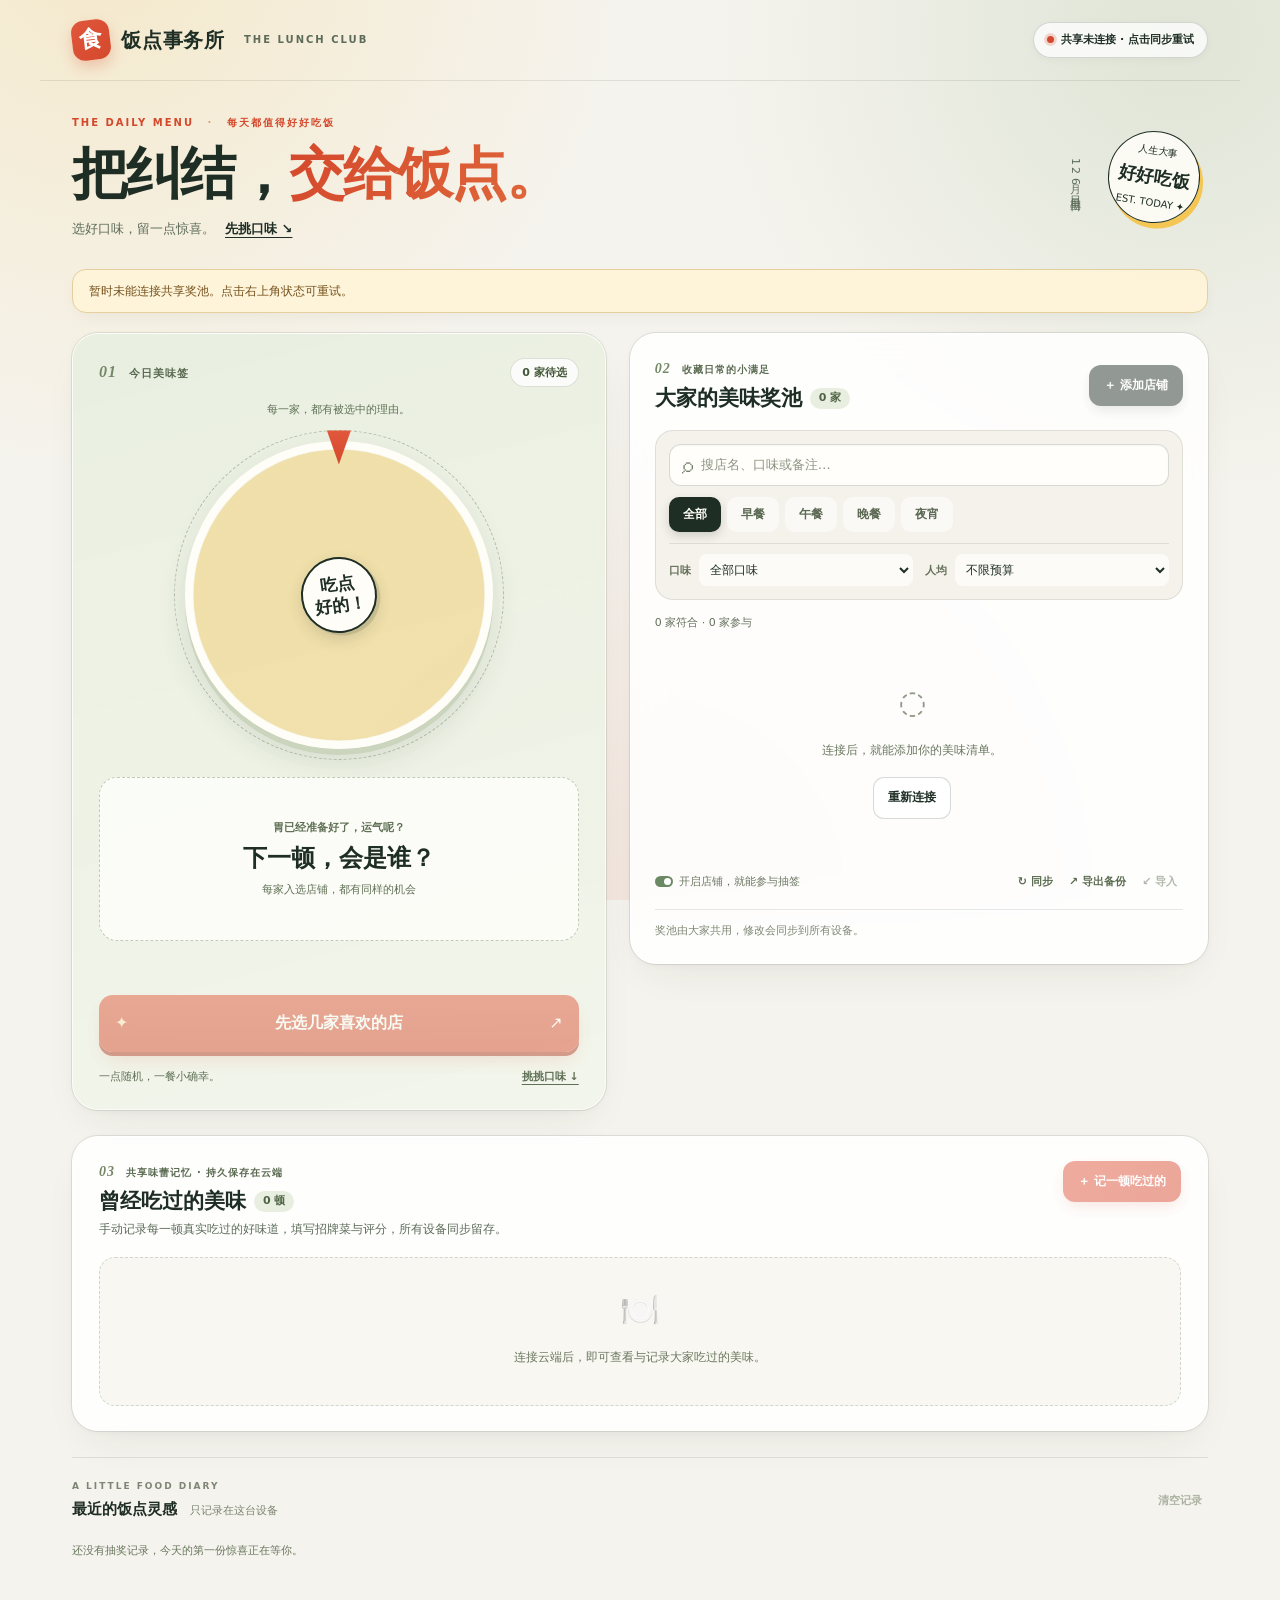
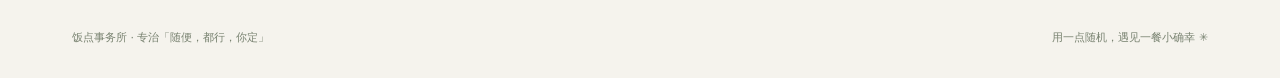
==== commit 3047d0bc: "feat(eat,draw,music): add shared eaten meals log and glassmorphism UI polish" ====
--- a/eat/index.html
+++ b/eat/index.html
@@ -3,9 +3,10 @@
 <head>
 <meta charset="utf-8">
 <meta name="viewport" content="width=device-width,initial-scale=1">
-<meta name="theme-color" content="#f7f3e9">
-<meta name="description" content="把纠结交给饭点。筛选口味和预算，用一点运气决定下一顿，和朋友共享你的美味奖池。">
+<meta name="theme-color" content="#f5f3ee">
+<meta name="description" content="把纠结交给饭点。筛选口味和预算，用一点运气决定下一顿，和朋友共享你的美味奖池与吃过的美食足迹。">
 <title>饭点事务所 · 今天吃什么</title>
+<link rel="icon" href="data:image/svg+xml,%3Csvg xmlns='http://www.w3.org/2000/svg' viewBox='0 0 40 40'%3E%3Cdefs%3E%3ClinearGradient id='g' x1='0' y1='0' x2='1' y2='1'%3E%3Cstop offset='0' stop-color='%23de5538'/%3E%3Cstop offset='1' stop-color='%23b83a22'/%3E%3C/linearGradient%3E%3C/defs%3E%3Crect width='40' height='40' rx='12' fill='url(%23g)'/%3E%3Ctext x='20' y='28' text-anchor='middle' font-size='23' font-weight='800' fill='%23fffdf7'%3E食%3C/text%3E%3C/svg%3E">
 <link rel="stylesheet" href="/eat/styles.css">
 </head>
 <body>
@@ -50,8 +51,9 @@
 <p id="result-detail">每家入选店铺，都有同样的机会</p>
 </div>
 <div class="result-actions" id="result-actions" hidden>
-<button class="text-btn" id="locate-result">查看这家 ↗</button>
-<button class="text-btn" id="copy-result">复制饭点</button>
+<button class="text-btn action-pill" id="locate-result">查看这家 ↗</button>
+<button class="text-btn action-pill primary-pill" id="record-winner">记入吃过 ✦</button>
+<button class="text-btn action-pill" id="copy-result">复制饭点</button>
 </div>
 <button class="primary spin-button" id="spin">
 <span>✦</span>
@@ -99,6 +101,18 @@
 <p class="shared-note">奖池由大家共用，修改会同步到所有设备。</p>
 </section>
 </div>
+<section class="meals-section" id="meals-section" aria-label="曾经吃过的食物">
+<div class="meals-head">
+<div>
+<div class="tiny pool-kicker"><span class="section-number">03</span> 共享味蕾记忆 · 持久保存在云端</div>
+<h2>曾经吃过的美味<small id="meals-count">0 顿</small></h2>
+<p class="meals-sub">手动记录每一顿真实吃过的好味道，填写招牌菜与评分，所有设备同步留存。</p>
+</div>
+<button class="add-button meal-add-button" id="add-meal">＋ 记一顿吃过的</button>
+</div>
+<div class="meals-grid" id="meals-list" role="region" aria-label="吃过的食物列表">
+</div>
+</section>
 <section class="history">
 <div class="history-head">
 <div><div class="eyebrow">A LITTLE FOOD DIARY</div><h3>最近的饭点灵感 <span>只记录在这台设备</span></h3></div>
@@ -169,6 +183,70 @@
 </div>
 </form>
 </dialog>
+<dialog id="meal-editor" aria-labelledby="meal-editor-title" aria-describedby="meal-editor-description">
+<form id="meal-form">
+<div class="editor-mark" id="meal-editor-mark" aria-hidden="true">🍜</div>
+<div class="dialog-head">
+<h2 id="meal-editor-title">记一顿吃过的美味</h2>
+<button type="button" class="icon-btn" id="close-meal-editor" aria-label="关闭">✕</button>
+</div>
+<p id="meal-editor-description">把真正吃过的好味道记下来，留给下一次纠结时参考。</p>
+<label class="field">从奖池快选（可选）<select id="meal-shop-select">
+<option value="">手动输入或自由记录…</option>
+</select>
+</label>
+<div class="form-row">
+<label class="field">店铺 / 食物名称<input id="meal-name" required maxlength="32" placeholder="例如：巷口牛肉面" autocomplete="off">
+</label>
+<label class="field">美味标记<select id="meal-emoji">
+<option value="🍜">🍜 面食</option>
+<option value="🍚">🍚 米饭</option>
+<option value="🥟">🥟 饺子</option>
+<option value="🍲">🍲 火锅 / 汤锅</option>
+<option value="🍔">🍔 汉堡</option>
+<option value="🍕">🍕 披萨</option>
+<option value="🥗">🥗 轻食</option>
+<option value="🍢">🍢 烧烤</option>
+<option value="🥪">🥪 早餐</option>
+<option value="🍣">🍣 日料</option>
+<option value="🍰">🍰 甜点</option>
+<option value="🧋">🧋 饮品</option>
+<option value="🥣">🥣 稀饭 / 粥</option>
+<option value="🥩">🥩 西餐 / 牛排</option>
+<option value="🍝">🍝 意面</option>
+<option value="🍳">🍳 煎蛋 / 早午餐</option>
+<option value="🍛">🍛 咖喱 / 东南亚</option>
+<option value="🥘">🥘 韩餐 / 拌饭</option>
+<option value="🌮">🌮 墨西哥菜</option>
+<option value="🥐">🥐 可颂 / 烘焙</option>
+<option value="🥯">🥯 贝果</option>
+<option value="🦞">🦞 海鲜</option>
+</select>
+</label>
+</div>
+<div class="form-row">
+<label class="field">具体吃了什么菜（可选）<input id="meal-dish" maxlength="48" placeholder="例如：红烧牛腩面 + 卤蛋" autocomplete="off">
+</label>
+<label class="field">美味评分（可选）<select id="meal-rating">
+<option value="">暂不评分</option>
+<option value="5">★★★★★ 惊艳必吃 (5星)</option>
+<option value="4">★★★★☆ 值得回购 (4星)</option>
+<option value="3">★★★☆☆ 中规中矩 (3星)</option>
+<option value="2">★★☆☆☆ 勉强果腹 (2星)</option>
+<option value="1">★☆☆☆☆ 避雷不推 (1星)</option>
+</select>
+</label>
+</div>
+<label class="field">评价 / 用餐感想（可选）<input id="meal-note" maxlength="120" placeholder="例如：汤头很浓郁，分量足，下次可以试试加牛筋">
+</label>
+<p class="editor-message" id="meal-editor-message" role="alert" hidden></p>
+<div class="dialog-actions">
+<button type="button" class="soft-btn danger" id="delete-meal" hidden>删除记录</button>
+<button type="button" class="soft-btn" id="cancel-meal-editor">取消</button>
+<button class="primary" type="submit" id="save-meal-btn">保存到吃过清单</button>
+</div>
+</form>
+</dialog>
 <dialog id="confirm-dialog" aria-labelledby="confirm-title" aria-describedby="confirm-description">
 <h2 id="confirm-title">
 </h2>
--- a/eat/styles.css
+++ b/eat/styles.css
@@ -1,164 +1,204 @@
 :root {
-  --paper: #f7f3e9;
-  --card: #fffdf7;
-  --ink: #293b30;
-  --red: #ce4c32;
-  --muted: #73806e;
-  --line: #dedfd2;
-  --yellow: #f5cb64;
+  --paper: #f5f3ed;
+  --card: rgba(255, 255, 255, .86);
+  --card-solid: #fffefa;
+  --ink: #1f2e25;
+  --red: #d4482c;
+  --red-deep: #ad3720;
+  --muted: #5d6c5a;
+  --line: rgba(36, 56, 42, .11);
+  --line-strong: rgba(36, 56, 42, .18);
+  --yellow: #f4c654;
+  --shadow-card: 0 18px 44px -16px rgba(25, 42, 31, .09), 0 2px 8px rgba(25, 42, 31, .04);
+  --shadow-soft: 0 6px 18px -6px rgba(25, 42, 31, .07);
   color-scheme: light
 }
 * { box-sizing: border-box }
 [hidden] { display: none !important }
-body { margin: 0; background: var(--paper); color: var(--ink); font: 14px/1.5 ui-sans-serif, system-ui, -apple-system, "Microsoft YaHei", sans-serif }
+body {
+  margin: 0;
+  background-color: var(--paper);
+  background-image:
+    radial-gradient(900px circle at 8% -6%, rgba(244, 198, 84, .22), transparent 58%),
+    radial-gradient(820px circle at 92% 4%, rgba(145, 178, 134, .22), transparent 56%),
+    radial-gradient(760px circle at 50% 100%, rgba(212, 72, 44, .08), transparent 62%);
+  background-attachment: fixed;
+  color: var(--ink);
+  font: 14px/1.55 ui-sans-serif, system-ui, -apple-system, "PingFang SC", "Microsoft YaHei", sans-serif;
+  -webkit-font-smoothing: antialiased
+}
 button, input, select { font: inherit; -webkit-tap-highlight-color: transparent }
 button, a, input, select { touch-action: manipulation }
 button { cursor: pointer; color: inherit }
 button:disabled { cursor: not-allowed; opacity: .48 }
 a { color: inherit; text-decoration: none }
-button:focus-visible, input:focus-visible, select:focus-visible, a:focus-visible, [tabindex]:focus-visible { outline: 3px solid #387762; outline-offset: 4px }
+button:focus-visible, input:focus-visible, select:focus-visible, a:focus-visible, [tabindex]:focus-visible { outline: 3px solid #2f725c; outline-offset: 3px }
 .sr-only { position: absolute; width: 1px; height: 1px; overflow: hidden; clip-path: inset(50%); white-space: nowrap }
-.skip-link { position: fixed; top: 8px; left: 12px; padding: 10px 20px; background: var(--ink); color: white; border-radius: 8px; z-index: 30; transform: translateY(-150%) }
+.skip-link { position: fixed; top: 8px; left: 12px; padding: 10px 20px; background: var(--ink); color: white; border-radius: 10px; z-index: 30; transform: translateY(-150%) }
 .skip-link:focus { transform: translateY(0) }
 header, main, footer { max-width: 1200px; margin: auto }
-header { padding: 22px 32px; display: flex; align-items: center; justify-content: space-between; gap: 16px; border-bottom: 1px solid var(--line) }
-.brand { display: flex; align-items: center; gap: 11px; font-size: 20px; font-weight: 800; letter-spacing: 1px; white-space: nowrap }
-.brand-icon { display: grid; place-items: center; width: 38px; height: 40px; background: var(--red); color: white; border-radius: 11px; transform: rotate(-8deg); font-family: ui-serif, "Songti SC", serif; font-size: 24px }
+header { padding: 20px 32px; display: flex; align-items: center; justify-content: space-between; gap: 16px; border-bottom: 1px solid var(--line) }
+.brand { display: flex; align-items: center; gap: 11px; font-size: 20px; font-weight: 800; letter-spacing: .8px; white-space: nowrap }
+.brand-icon { display: grid; place-items: center; width: 38px; height: 40px; background: linear-gradient(140deg, #e1573b, var(--red)); color: white; border-radius: 12px; transform: rotate(-7deg); font-family: ui-serif, "Songti SC", serif; font-size: 23px; box-shadow: 0 6px 14px rgba(212, 72, 44, .26) }
 .edition { margin-left: 8px; color: var(--muted); font-size: 10px; letter-spacing: 2px }
-.local-pill { display: flex; align-items: center; gap: 7px; font-size: 11px; border: 1px solid var(--line); padding: 8px 11px; border-radius: 30px; background: transparent; text-align: left }
-.local-pill::before { content: ''; width: 6px; height: 6px; flex: 0 0 6px; border-radius: 50%; background: #6b8963 }
-.local-pill[data-status=busy]::before { background: #be9543 }
-.local-pill[data-status=error]::before { background: var(--red) }
-main { padding: 36px 32px 20px }
-.intro { display: flex; justify-content: space-between; align-items: center; gap: 20px; margin-bottom: 32px }
+.local-pill { display: flex; align-items: center; gap: 7px; font-size: 11px; font-weight: 600; border: 1px solid var(--line-strong); padding: 8px 13px; border-radius: 30px; background: rgba(255, 255, 255, .74); backdrop-filter: blur(10px); -webkit-backdrop-filter: blur(10px); box-shadow: 0 2px 8px rgba(25, 42, 31, .04); text-align: left; transition: transform .16s, border-color .16s }
+.local-pill::before { content: ''; width: 7px; height: 7px; flex: 0 0 7px; border-radius: 50%; background: #4d8a55; box-shadow: 0 0 0 3px rgba(77, 138, 85, .18) }
+.local-pill[data-status=busy]::before { background: #c58f2b; box-shadow: 0 0 0 3px rgba(197, 143, 43, .2) }
+.local-pill[data-status=error]::before { background: var(--red); box-shadow: 0 0 0 3px rgba(212, 72, 44, .2) }
+main { padding: 34px 32px 24px }
+.intro { display: flex; justify-content: space-between; align-items: center; gap: 20px; margin-bottom: 30px }
 .eyebrow { font-size: 10px; font-weight: 750; letter-spacing: 2px; color: var(--red) }
 .eyebrow>span { padding: 0 8px; opacity: .5 }
-h1 { margin: 12px 0; font-family: ui-serif, "Songti SC", STSong, serif; font-size: clamp(36px, 4.5vw, 58px); font-weight: 800; line-height: 1.2; letter-spacing: -2px }
-h1 span { color: var(--red) }
+h1 { margin: 10px 0 12px; font-family: ui-serif, "Songti SC", STSong, serif; font-size: clamp(36px, 4.5vw, 56px); font-weight: 800; line-height: 1.18; letter-spacing: -1.8px }
+h1 span { background: linear-gradient(125deg, var(--red), #e06a3b); -webkit-background-clip: text; background-clip: text; color: transparent }
 .intro p { margin: 0; color: var(--muted); font-size: 13px }
-.intro-link { margin-left: 10px; color: var(--ink); text-decoration: underline; text-underline-offset: 4px; white-space: nowrap }
-.intro-aside { display: flex; align-items: center; gap: 26px; flex-shrink: 0 }
+.intro-link { margin-left: 10px; color: var(--ink); font-weight: 600; text-decoration: underline; text-underline-offset: 4px; white-space: nowrap }
+.intro-aside { display: flex; align-items: center; gap: 24px; flex-shrink: 0 }
 .today-date { writing-mode: vertical-rl; font-size: 11px; letter-spacing: 2px; color: var(--muted) }
-.doodle { display: grid; place-content: center; width: 91px; height: 91px; border: 1.5px solid var(--ink); border-radius: 50%; text-align: center; font-size: 10px; line-height: 1.9; transform: rotate(10deg); box-shadow: 4px 4px 0 var(--yellow); margin-right: 8px }
-.doodle b { font-size: 19px; white-space: nowrap }
-.connection-note { padding: 12px 16px; border: 1px solid #e4d0a6; border-radius: 12px; background: #fff4d7; color: #795723; font-size: 12px; margin: 0 0 20px }
+.doodle { display: grid; place-content: center; width: 92px; height: 92px; border: 1.5px solid var(--ink); border-radius: 50%; background: rgba(255, 254, 248, .85); text-align: center; font-size: 10px; line-height: 1.85; transform: rotate(9deg); box-shadow: 4px 5px 0 var(--yellow); margin-right: 8px; transition: transform .25s cubic-bezier(.2, .8, .2, 1) }
+.doodle b { font-size: 18px; white-space: nowrap }
+.connection-note { padding: 12px 16px; border: 1px solid #e6ce9e; border-radius: 14px; background: rgba(255, 245, 216, .92); color: #74511d; font-size: 12px; margin: 0 0 20px; box-shadow: var(--shadow-soft) }
 .layout { display: grid; grid-template-columns: minmax(0, .96fr) minmax(0, 1.04fr); align-items: start; gap: 24px }
-.lottery, .pool { border-radius: 24px; border: 1px solid var(--line); box-shadow: 0 8px 32px #293b3005; min-width: 0 }
-.lottery { position: sticky; top: 20px; background: #e9eddf; padding: 23px 26px; overflow: hidden }
+.lottery, .pool, .meals-section { border-radius: 26px; border: 1px solid rgba(255, 255, 255, .75); outline: 1px solid var(--line); box-shadow: var(--shadow-card); min-width: 0; backdrop-filter: blur(16px); -webkit-backdrop-filter: blur(16px) }
+.lottery { position: sticky; top: 20px; background: linear-gradient(165deg, rgba(232, 239, 223, .9), rgba(242, 245, 235, .88)); padding: 24px 26px; overflow: hidden }
 .panel-top { display: flex; justify-content: space-between; align-items: center; gap: 12px }
-.tiny { font-size: 11px; letter-spacing: 1px; color: #68765f; font-weight: 650 }
-.section-number { display: inline-block; font-family: Georgia, serif; font-style: italic; font-size: 16px; margin-right: 7px; color: #859578 }
-.live-count { padding: 5px 10px; border: 1px solid #dbe3ce; border-radius: 20px; background: #f7f9ef; color: #526546; font-size: 11px; white-space: nowrap }
-.wheel-context { margin: 14px 0 0; text-align: center; color: #6f7f64; font-size: 11px; min-height: 17px }
+.tiny { font-size: 11px; letter-spacing: 1px; color: #5b6b52; font-weight: 650 }
+.section-number { display: inline-block; font-family: Georgia, serif; font-style: italic; font-size: 16px; margin-right: 7px; color: #748766 }
+.live-count { padding: 5px 11px; border: 1px solid rgba(116, 135, 102, .24); border-radius: 20px; background: rgba(255, 255, 255, .82); color: #435738; font-size: 11px; font-weight: 600; white-space: nowrap }
+.wheel-context { margin: 14px 0 0; text-align: center; color: #5f7055; font-size: 11px; min-height: 17px }
 .wheel-area { position: relative; width: min(100%, 316px); aspect-ratio: 1; margin: 19px auto 24px }
-.wheel-area::before { content: ''; position: absolute; inset: -7px; border: 1px dashed #aeba9d; border-radius: 50%; pointer-events: none }
-.wheel-shell { position: absolute; inset: 4px; border-radius: 50%; border: 8px solid #fffdf5; box-shadow: 0 5px 0 #ccd4bc, 0 9px 18px #45573d0d; overflow: hidden }
+.wheel-area::before { content: ''; position: absolute; inset: -7px; border: 1.5px dashed rgba(132, 149, 115, .55); border-radius: 50%; pointer-events: none }
+.wheel-shell { position: absolute; inset: 4px; border-radius: 50%; border: 8px solid #fffdf7; box-shadow: 0 6px 0 #cbd4bc, 0 14px 28px rgba(45, 62, 38, .12); overflow: hidden }
 .wheel { width: 100%; height: 100%; contain: layout paint; transition: transform 3.8s cubic-bezier(.12,.68,.12,1) }
 .wheel svg { display: block; width: 100%; height: 100% }
-.pointer { position: absolute; top: -7px; left: calc(50% - 12px); width: 24px; height: 33px; background: var(--red); clip-path: polygon(0 0,100% 0,50% 100%); z-index: 3; transform-origin: 50% 15% }
-.wheel-center { position: absolute; left: 50%; top: 50%; transform: translate(-50%,-50%) rotate(-8deg); width: 76px; height: 76px; display: grid; place-content: center; border: 2px solid var(--ink); border-radius: 50%; background: #fffdf5; box-shadow: 3px 3px 0 #293b3020; text-align: center; font-size: 18px; font-weight: 800; line-height: 1.3; pointer-events: none }
-.result { position: relative; text-align: center; min-height: 108px; padding: 15px 12px; background: #f8faef; border: 1px dashed #c7d0b8; border-radius: 15px }
-.result .caption { color: #708164; font-size: 11px }
+.pointer { position: absolute; top: -7px; left: calc(50% - 12px); width: 24px; height: 34px; background: linear-gradient(180deg, #e2583c, var(--red)); clip-path: polygon(0 0,100% 0,50% 100%); z-index: 3; transform-origin: 50% 15%; filter: drop-shadow(0 3px 5px rgba(31, 46, 37, .22)) }
+.wheel-center { position: absolute; left: 50%; top: 50%; transform: translate(-50%,-50%) rotate(-8deg); width: 76px; height: 76px; display: grid; place-content: center; border: 2px solid var(--ink); border-radius: 50%; background: #fffdf7; box-shadow: 0 6px 16px rgba(31, 46, 37, .16), 3px 3px 0 rgba(31, 46, 37, .12); text-align: center; font-size: 17px; font-weight: 800; line-height: 1.25; pointer-events: none }
+.result { position: relative; display: flex; flex-direction: column; justify-content: safe center; text-align: center; height: 164px; overflow-y: auto; scrollbar-width: thin; scrollbar-gutter: stable both-edges; padding: 15px 14px; background: rgba(255, 255, 252, .78); border: 1px dashed rgba(125, 142, 109, .45); border-radius: 18px; transition: background .25s, border-color .25s, box-shadow .25s }
+.result > * { flex-shrink: 0 }
+.result .caption { color: #5f7055; font-size: 11px; font-weight: 600 }
 .result h2 { margin: 6px 0; font-size: 24px; font-weight: 800; line-height: 1.35; overflow-wrap: anywhere }
-.result p { margin: 0; color: #708164; font-size: 11px; line-height: 1.7; overflow-wrap: anywhere }
-.result.revealed { border-color: #b9a162; background: #fff9e7 }
-.result-actions { display: flex; justify-content: center; gap: 18px; margin-top: 5px }
-.primary { border: 0; padding: 13px 18px; border-radius: 12px; background: var(--red); color: white; font-weight: 700; box-shadow: 0 4px 0 #ad3e2a; transition: transform .16s }
-.primary:enabled:active { transform: translateY(3px) }
-.spin-button { width: 100%; display: flex; justify-content: center; align-items: center; gap: 17px; margin-top: 17px; padding: 16px; font-size: 16px }
-.spin-button>span:first-child { color: #ffe4bb }
+.result p { margin: 0; color: #5f7055; font-size: 11px; line-height: 1.7; overflow-wrap: anywhere }
+.result.revealed { border-style: solid; border-color: #d4b468; background: linear-gradient(180deg, #fffdf4, #fff6dd); box-shadow: 0 10px 24px -10px rgba(185, 142, 48, .25) }
+.result-actions { display: flex; justify-content: center; align-items: center; gap: 10px; margin-top: 6px; min-height: 32px }
+/* Keep the action row's space without exposing unavailable buttons. */
+.result-actions[hidden] { display: flex !important; visibility: hidden }
+.action-pill { padding: 6px 11px; border-radius: 999px; border: 1px solid rgba(93, 108, 90, .22); background: rgba(255, 255, 255, .75); color: #3d5036; font-weight: 600; font-size: 11px; transition: transform .15s, background .15s, border-color .15s }
+.action-pill.primary-pill { background: #fff3e0; border-color: rgba(212, 72, 44, .32); color: var(--red) }
+.primary { border: 0; padding: 13px 18px; border-radius: 14px; background: linear-gradient(180deg, #de5336, var(--red)); color: white; font-weight: 700; box-shadow: 0 4px 0 var(--red-deep), 0 10px 20px -6px rgba(212, 72, 44, .38); transition: transform .16s, box-shadow .16s }
+.primary:enabled:active { transform: translateY(3px); box-shadow: 0 1px 0 var(--red-deep) }
+.spin-button { width: 100%; display: flex; justify-content: center; align-items: center; gap: 17px; margin-top: 16px; padding: 16px; font-size: 16px }
+.spin-button>span:first-child { color: #ffe4bb; margin-right: auto }
 .spin-button>span:last-child { margin-left: auto; font-weight: 400 }
-.spin-button>span:first-child { margin-right: auto }
 .lottery-foot { display: flex; justify-content: space-between; align-items: center; gap: 12px; margin-top: 16px }
-.hint, .pool-shortcut { font-size: 11px; color: #748368 }
-.pool-shortcut { text-decoration: underline; text-underline-offset: 4px }
+.hint, .pool-shortcut { font-size: 11px; color: #5f7055 }
+.pool-shortcut { text-decoration: underline; text-underline-offset: 4px; font-weight: 600 }
 .pool { padding: 24px; background: var(--card); scroll-margin-top: 20px }
-.pool-head { display: flex; align-items: center; justify-content: space-between; gap: 12px; margin-bottom: 20px }
+.pool-head { display: flex; align-items: center; justify-content: space-between; gap: 12px; margin-bottom: 18px }
 .pool-kicker { font-size: 10px; margin-bottom: 4px }
 .pool-kicker .section-number { font-size: 14px }
-.pool-head h2 { display: flex; align-items: center; flex-wrap: wrap; gap: 8px; font-size: 21px; line-height: 1.35; margin: 0 }
-.pool-head h2 small { font-size: 11px; font-weight: 600; color: #738365; padding: 3px 7px; border-radius: 8px; background: #edf1e6; white-space: nowrap }
-.add-button { flex-shrink: 0; border: 0; padding: 11px 13px; background: var(--ink); color: white; border-radius: 11px; font-size: 12px; font-weight: 650; transition: transform .16s }
+.pool-head h2, .meals-head h2 { display: flex; align-items: center; flex-wrap: wrap; gap: 8px; font-size: 21px; line-height: 1.35; margin: 0 }
+.pool-head h2 small, .meals-head h2 small { font-size: 11px; font-weight: 650; color: #4f6344; padding: 3px 9px; border-radius: 999px; background: #e8efe0; white-space: nowrap }
+.add-button { flex-shrink: 0; border: 0; padding: 11px 15px; background: var(--ink); color: white; border-radius: 12px; font-size: 12px; font-weight: 650; box-shadow: 0 6px 14px -4px rgba(31, 46, 37, .28); transition: transform .16s, background .16s }
 .add-button:enabled:active { transform: scale(.96) }
-.filter-bar { padding: 12px; background: #f4f1e8; border: 1px solid #e8e4d7; border-radius: 15px }
-.search-box { display: flex; align-items: center; gap: 8px; border: 1px solid #deded1; border-radius: 10px; background: var(--card); padding: 0 11px; margin-bottom: 12px; color: #87917a }
-.search-box>span:first-child { font-size: 24px; line-height: 1 }
-.search-box input { width: 100%; min-width: 0; padding: 10px 0; border: 0; outline-offset: 1px; background: transparent; color: var(--ink); font-size: 12px }
-input::placeholder { color: #959a8b }
-.filters { display: flex; flex-wrap: wrap; gap: 5px; margin-bottom: 12px }
-.chip { border: 1px solid transparent; padding: 7px 12px; border-radius: 9px; background: transparent; color: #75816a; font-size: 12px; transition: transform .15s }
-.chip.active { background: var(--ink); color: #fffdf5 }
+.filter-bar { padding: 13px; background: rgba(242, 239, 230, .78); border: 1px solid var(--line); border-radius: 18px }
+.search-box { display: flex; align-items: center; gap: 8px; border: 1px solid var(--line-strong); border-radius: 12px; background: var(--card-solid); padding: 0 12px; margin-bottom: 11px; color: #728068; box-shadow: inset 0 1px 2px rgba(25, 42, 31, .03) }
+.search-box>span:first-child { font-size: 22px; line-height: 1 }
+.search-box input { width: 100%; min-width: 0; padding: 10px 0; border: 0; outline-offset: 1px; background: transparent; color: var(--ink); font-size: 13px }
+input::placeholder { color: #8c9483 }
+.filters { display: flex; flex-wrap: wrap; gap: 6px; margin-bottom: 11px }
+.chip { border: 1px solid transparent; padding: 7px 13px; border-radius: 10px; background: rgba(255, 255, 255, .55); color: #5b6953; font-size: 12px; font-weight: 600; transition: transform .15s, background .15s, color .15s }
+.chip.active { background: var(--ink); color: #fffdf5; box-shadow: 0 4px 10px rgba(31, 46, 37, .18) }
 .chip:enabled:active { transform: scale(.96) }
-.filter-selects { display: grid; grid-template-columns: 1fr 1fr; gap: 12px; padding-top: 10px; border-top: 1px solid #e1dfd2 }
-.flavor-picker { display: flex; align-items: center; gap: 8px; color: #7a856f; font-size: 11px; min-width: 0; white-space: nowrap }
-.flavor-picker select { min-width: 0; width: 100%; padding: 7px 4px; border: 0; background: transparent; color: var(--ink); font-size: 12px }
-.list-summary { display: flex; align-items: center; justify-content: space-between; min-height: 44px; gap: 10px; color: #7a856f; font-size: 11px }
+.filter-selects { display: grid; grid-template-columns: 1fr 1fr; gap: 12px; padding-top: 10px; border-top: 1px solid var(--line) }
+.flavor-picker { display: flex; align-items: center; gap: 8px; color: #63705a; font-size: 11px; font-weight: 600; min-width: 0; white-space: nowrap }
+.flavor-picker select { min-width: 0; width: 100%; padding: 7px 6px; border: 1px solid transparent; border-radius: 8px; background: rgba(255, 255, 255, .65); color: var(--ink); font-size: 12px; font-weight: 500 }
+.list-summary { display: flex; align-items: center; justify-content: space-between; min-height: 44px; gap: 10px; color: #63705a; font-size: 11px }
 .list-summary>span { min-width: 0 }
-.list-summary .text-btn { white-space: nowrap; color: var(--red); padding-right: 0 }
-.cards { display: flex; flex-direction: column; gap: 9px; max-height: 414px; overflow: auto; scrollbar-width: thin; scrollbar-color: #c5ceb9 transparent; scrollbar-gutter: stable; padding: 2px 5px 5px 2px; overscroll-behavior: contain }
-.shop { display: flex; align-items: center; gap: 11px; flex-shrink: 0; min-height: 80px; padding: 13px 12px; background: #fffefb; border: 1px solid #e4e4d9; border-radius: 13px; contain: layout style; transition: opacity .18s, transform .18s }
-.shop.off { opacity: .5 }
-.shop.winner { background: #fff6d9; border-color: #c8a75b }
-.food-icon { display: grid; place-items: center; flex: 0 0 43px; width: 43px; height: 47px; border-radius: 12px; font-size: 25px; background: #eee8d8 }
+.list-summary .text-btn { white-space: nowrap; color: var(--red); font-weight: 600; padding-right: 0 }
+.cards { display: flex; flex-direction: column; gap: 10px; max-height: 414px; overflow: auto; scrollbar-width: thin; scrollbar-color: #c5ceb9 transparent; scrollbar-gutter: stable; padding: 2px 5px 5px 2px; overscroll-behavior: contain }
+.shop { display: flex; align-items: center; gap: 12px; flex-shrink: 0; min-height: 80px; padding: 13px 14px; background: var(--card-solid); border: 1px solid var(--line); border-radius: 16px; box-shadow: 0 2px 6px rgba(25, 42, 31, .025); contain: layout style; transition: opacity .18s, transform .18s, border-color .18s, box-shadow .18s }
+.shop.off { opacity: .52 }
+.shop.winner { background: linear-gradient(135deg, #fff9e6, #fff2cc); border-color: #cfa850; box-shadow: 0 8px 20px -8px rgba(190, 145, 45, .3) }
+.food-icon { position: relative; display: grid; place-items: center; flex: 0 0 44px; width: 44px; height: 46px; border-radius: 13px; font-size: 24px; background: #eee8d8; box-shadow: inset 0 1px 0 rgba(255, 255, 255, .6) }
+.food-icon[data-number]::after { content: attr(data-number); position: absolute; right: -4px; bottom: -4px; padding: 1px 4px; border: 1px solid #d8ddcb; border-radius: 5px; background: var(--card-solid); color: #56664e; font-size: 9px; font-weight: 700 }
 .shop-copy { flex: 1; min-width: 0 }
 .shop-title { display: flex; align-items: baseline; justify-content: space-between; gap: 9px }
 .shop-name { font-weight: 750; font-size: 14px; overflow-wrap: anywhere }
-.shop-price { flex-shrink: 0; font-size: 12px; font-weight: 700; color: #67765e; font-variant-numeric: tabular-nums }
-.shop-price.unspecified { font-size: 10px; font-weight: 400; color: #85907c }
-.shop-meta { margin-top: 3px; font-size: 10px; color: #7b866f }
-.shop-note { margin: 4px 0 0; font-size: 11px; line-height: 1.5; color: #7c8274; overflow-wrap: anywhere }
-.icon-btn { display: grid; place-items: center; border: 0; background: transparent; color: #7b8970; border-radius: 8px; padding: 8px; min-width: 32px; min-height: 36px; font-size: 17px }
-.toggle { position: relative; width: 36px; height: 40px; display: flex; align-items: center; flex-shrink: 0; cursor: pointer }
+.shop-price { flex-shrink: 0; font-size: 12px; font-weight: 700; color: #4d6145; font-variant-numeric: tabular-nums; padding: 1px 7px; border-radius: 999px; background: #f1f4ea }
+.shop-price.unspecified { font-size: 10px; font-weight: 500; color: #7b8672; background: transparent; padding: 0 }
+.shop-meta { margin-top: 3px; font-size: 11px; color: #6a7660 }
+.shop-note { margin: 4px 0 0; font-size: 11px; line-height: 1.5; color: #6c7465; overflow-wrap: anywhere }
+.icon-btn { display: grid; place-items: center; border: 0; background: transparent; color: #6a7860; border-radius: 10px; padding: 8px; min-width: 34px; min-height: 36px; font-size: 16px; transition: background .15s, color .15s }
+.toggle { position: relative; width: 38px; height: 40px; display: flex; align-items: center; flex-shrink: 0; cursor: pointer }
 .toggle input { position: absolute; inset: 0; opacity: 0; width: 100%; height: 100%; margin: 0; cursor: pointer }
-.toggle span { display: block; width: 36px; height: 22px; border-radius: 20px; background: #ccd2c4; pointer-events: none }
-.toggle span::after { content: ''; display: block; width: 16px; height: 16px; margin: 3px; border-radius: 50%; background: white; transition: transform .18s }
-.toggle input:checked+span { background: #6a8563 }
-.toggle input:checked+span::after { transform: translateX(14px) }
-.toggle input:focus-visible+span { outline: 3px solid #387762; outline-offset: 4px }
-.pool-foot { display: flex; flex-wrap: wrap; align-items: center; justify-content: space-between; gap: 6px 12px; margin-top: 12px }
-.pool-note { display: flex; align-items: center; gap: 5px; font-size: 10px; color: #7f8a73 }
-.mini-switch { display: inline-block; width: 18px; height: 11px; border-radius: 9px; background: #90a482; padding: 2px }
+.toggle span { display: block; width: 38px; height: 22px; border-radius: 20px; background: #cbd2c3; pointer-events: none; transition: background .18s }
+.toggle span::after { content: ''; display: block; width: 16px; height: 16px; margin: 3px; border-radius: 50%; background: white; box-shadow: 0 1px 3px rgba(0, 0, 0, .2); transition: transform .18s cubic-bezier(.2, .8, .2, 1) }
+.toggle input:checked+span { background: #557a4e }
+.toggle input:checked+span::after { transform: translateX(16px) }
+.toggle input:focus-visible+span { outline: 3px solid #2f725c; outline-offset: 3px }
+.pool-foot { display: flex; flex-wrap: wrap; align-items: center; justify-content: space-between; gap: 6px 12px; margin-top: 14px }
+.pool-note { display: flex; align-items: center; gap: 6px; font-size: 11px; color: #6b7761 }
+.mini-switch { display: inline-block; width: 18px; height: 11px; border-radius: 9px; background: #6b8963; padding: 2px }
 .mini-switch::after { content: ''; display: block; margin-left: auto; width: 7px; height: 7px; background: white; border-radius: 50% }
-.backup { display: flex; flex-wrap: wrap; gap: 2px }
-.text-btn { border: 0; background: transparent; color: #718164; font-size: 11px; padding: 8px 5px }
-.shared-note { margin: 12px 0 0; padding-top: 13px; border-top: 1px solid #e9e6db; color: #929986; font-size: 10px }
-.empty { text-align: center; color: #7d8a71; font-size: 12px; line-height: 1.8; padding: 28px 15px }
-.empty-mark { display: block; font-size: 32px; opacity: .7; margin-bottom: 8px }
+.backup { display: flex; flex-wrap: wrap; gap: 4px }
+.text-btn { border: 0; background: transparent; color: #5b6c50; font-size: 11px; font-weight: 600; padding: 7px 6px; border-radius: 8px; transition: color .15s, background .15s }
+.shared-note { margin: 12px 0 0; padding-top: 12px; border-top: 1px solid var(--line); color: #7e8774; font-size: 11px }
+.empty { text-align: center; color: #69775f; font-size: 12px; line-height: 1.8; padding: 28px 15px }
+.empty-mark { display: block; font-size: 32px; opacity: .75; margin-bottom: 8px }
 .empty p { margin: 0 0 12px }
 .empty .soft-btn { margin-top: 4px }
-.history { margin-top: 28px; padding: 22px 0 6px; border-top: 1px solid var(--line) }
+.meals-section { margin-top: 26px; padding: 24px 26px; background: var(--card) }
+.meals-head { display: flex; align-items: flex-start; justify-content: space-between; gap: 16px; margin-bottom: 18px }
+.meals-sub { margin: 5px 0 0; color: var(--muted); font-size: 12px }
+.meal-add-button { background: linear-gradient(140deg, #de5336, var(--red)); box-shadow: 0 6px 16px -4px rgba(212, 72, 44, .34) }
+.meals-grid { display: grid; grid-template-columns: repeat(auto-fill, minmax(265px, 1fr)); gap: 13px }
+.meals-grid > .meal-empty { grid-column: 1 / -1; padding: 24px 12px; background: rgba(244, 241, 232, .55); border: 1px dashed var(--line-strong); border-radius: 16px }
+.meal-card { display: flex; flex-direction: column; gap: 9px; padding: 14px 15px; background: var(--card-solid); border: 1px solid var(--line); border-radius: 16px; box-shadow: var(--shadow-soft); transition: transform .18s, border-color .18s, box-shadow .18s }
+.meal-card-head { display: flex; align-items: center; gap: 11px }
+.meal-icon { display: grid; place-items: center; flex: 0 0 42px; width: 42px; height: 42px; border-radius: 12px; font-size: 22px; background: #eee8d8 }
+.meal-head-copy { flex: 1; min-width: 0 }
+.meal-title-row { display: flex; align-items: center; justify-content: space-between; gap: 8px }
+.meal-name { margin: 0; font-size: 14px; font-weight: 750; overflow-wrap: anywhere }
+.meal-stars { flex-shrink: 0; font-size: 12px; letter-spacing: 1px; color: #d98a1c }
+.meal-time { display: block; margin-top: 2px; font-size: 11px; color: #7a8570 }
+.meal-dish { display: flex; align-items: center; flex-wrap: wrap; gap: 6px; font-size: 12px; font-weight: 600; color: #2f4332; padding: 6px 10px; border-radius: 10px; background: #f3f6ec }
+.meal-dish-tag { font-size: 10px; font-weight: 700; color: #4e6943; padding: 1px 6px; border-radius: 6px; background: #e1ead6 }
+.meal-note { margin: 0; font-size: 12px; line-height: 1.55; color: #5e6b57; overflow-wrap: anywhere }
+.history { margin-top: 26px; padding: 22px 0 6px; border-top: 1px solid var(--line) }
 .history-head { display: flex; align-items: center; justify-content: space-between; gap: 12px }
-.history .eyebrow { font-size: 9px; color: #949b89; margin-bottom: 5px }
-.history h3 { margin: 0; font-size: 15px; font-weight: 650 }
-.history h3>span { font-size: 10px; font-weight: 400; color: #929b86; margin-left: 8px }
+.history .eyebrow { font-size: 9px; color: #7d8674; margin-bottom: 4px }
+.history h3 { margin: 0; font-size: 15px; font-weight: 700 }
+.history h3>span { font-size: 11px; font-weight: 400; color: #7a8470; margin-left: 8px }
 .history-list { display: flex; gap: 10px; overflow: auto; padding: 14px 0 8px; scrollbar-width: thin; scrollbar-color: #c5ceb9 transparent }
-.history-item { flex-shrink: 0; display: flex; align-items: center; gap: 10px; padding: 11px 14px; border: 1px solid var(--line); border-radius: 12px; background: #fcf9f1; max-width: 260px }
+.history-item { flex-shrink: 0; display: flex; align-items: center; gap: 10px; padding: 11px 14px; border: 1px solid var(--line); border-radius: 14px; background: rgba(255, 255, 252, .84); box-shadow: 0 2px 8px rgba(25, 42, 31, .03); max-width: 260px }
 .history-emoji { font-size: 23px }
 .history-name { font-size: 12px; font-weight: 650; overflow-wrap: anywhere }
-.history-item small { display: block; color: #8e9981; font-size: 10px; margin-top: 3px }
+.history-item small { display: block; color: #79846e; font-size: 10px; margin-top: 3px }
 .history .empty { padding: 6px 0; margin: 0; font-size: 11px }
-footer { display: flex; justify-content: space-between; gap: 14px; padding: 24px 32px 32px; font-size: 10px; color: #959d8c }
-dialog { width: min(460px,calc(100% - 32px)); max-height: calc(100dvh - 32px); overflow: auto; border: 1px solid var(--line); border-radius: 22px; padding: 26px; background: var(--card); color: var(--ink); box-shadow: 0 20px 90px #15231f35 }
-dialog::backdrop { background: #20332988 }
+footer { display: flex; justify-content: space-between; gap: 14px; padding: 24px 32px 32px; font-size: 11px; color: #788270 }
+dialog { width: min(468px,calc(100% - 32px)); max-height: calc(100dvh - 32px); overflow: auto; border: 1px solid rgba(255, 255, 255, .8); outline: 1px solid var(--line); border-radius: 24px; padding: 26px; background: var(--card-solid); color: var(--ink); box-shadow: 0 24px 80px rgba(21, 35, 31, .26) }
+dialog::backdrop { background: rgba(25, 38, 31, .48); backdrop-filter: blur(4px); -webkit-backdrop-filter: blur(4px) }
 body:has(dialog[open]) { overflow: hidden }
-.editor-mark { display: grid; place-items: center; width: 55px; height: 55px; background: #f2ecd9; border-radius: 16px; font-size: 30px; margin-bottom: 15px }
+.editor-mark { display: grid; place-items: center; width: 54px; height: 54px; background: #f2ecd9; border-radius: 16px; font-size: 30px; margin-bottom: 14px; box-shadow: inset 0 1px 0 rgba(255, 255, 255, .7) }
 .dialog-head { display: flex; justify-content: space-between; align-items: center; gap: 12px }
-dialog h2 { font-size: 23px; line-height: 1.4; margin: 0; letter-spacing: -.5px }
-dialog p { font-size: 12px; line-height: 1.8; color: var(--muted); margin: 8px 0 0 }
-.field { display: block; margin-top: 17px; font-size: 12px; font-weight: 600 }
-.field input, .field select { display: block; width: 100%; margin-top: 7px; padding: 11px 12px; border: 1px solid #d9dece; border-radius: 10px; background: #fbfaf5; color: var(--ink); font-size: 14px }
-.form-row { display: grid; grid-template-columns: 1fr 1fr; gap: 14px }
-.dialog-actions { display: flex; gap: 9px; align-items: center; justify-content: flex-end; margin-top: 23px; padding-top: 18px; border-top: 1px solid #ebe7db }
-.soft-btn { border: 1px solid var(--line); padding: 9px 12px; border-radius: 10px; background: transparent; color: var(--ink); font-size: 12px }
-.danger { margin-right: auto; color: #b34732 }
-dialog .editor-message { padding: 10px 12px; background: #fff0e4; border: 1px solid #e9c8b1; color: #a34c2d; border-radius: 9px; margin-top: 16px }
-.toast { position: fixed; left: 50%; bottom: max(24px,env(safe-area-inset-bottom)); transform: translateX(-50%); max-width: calc(100% - 32px); width: max-content; background: var(--ink); color: #fffdf5; padding: 12px 18px; border-radius: 12px; font-size: 12px; box-shadow: 0 5px 22px #0002; z-index: 20 }
+dialog h2 { font-size: 22px; line-height: 1.35; margin: 0; letter-spacing: -.4px }
+dialog p { font-size: 12px; line-height: 1.75; color: var(--muted); margin: 6px 0 0 }
+.field { display: block; margin-top: 15px; font-size: 12px; font-weight: 650 }
+.field input, .field select { display: block; width: 100%; margin-top: 6px; padding: 11px 12px; border: 1px solid #d4dac9; border-radius: 11px; background: #faf9f4; color: var(--ink); font-size: 14px; transition: border-color .15s, background .15s }
+.field input:focus, .field select:focus { background: #fff; border-color: #6b8963 }
+.form-row { display: grid; grid-template-columns: 1fr 1fr; gap: 12px }
+.dialog-actions { display: flex; gap: 9px; align-items: center; justify-content: flex-end; margin-top: 22px; padding-top: 16px; border-top: 1px solid var(--line) }
+.soft-btn { border: 1px solid var(--line-strong); padding: 9px 14px; border-radius: 11px; background: rgba(255, 255, 255, .8); color: var(--ink); font-size: 12px; font-weight: 600; transition: background .15s }
+.danger { margin-right: auto; color: #b3402a; border-color: rgba(179, 64, 42, .25) }
+dialog .editor-message { padding: 10px 12px; background: #fff0e4; border: 1px solid #e9c8b1; color: #a34c2d; border-radius: 10px; margin-top: 14px }
+.toast { position: fixed; left: 50%; bottom: max(24px,env(safe-area-inset-bottom)); transform: translateX(-50%); max-width: calc(100% - 32px); width: max-content; background: rgba(31, 46, 37, .94); backdrop-filter: blur(8px); color: #fffdf5; padding: 12px 18px; border-radius: 14px; font-size: 12px; font-weight: 500; box-shadow: 0 10px 30px rgba(0, 0, 0, .18); z-index: 20 }
 .confetti { position: fixed; inset: 0; pointer-events: none; overflow: hidden; z-index: 15 }
-.confetti i { position: absolute; top: -20px; width: 8px; height: 13px; animation: fall 2.7s ease-in forwards }
+.confetti i { position: absolute; top: -20px; width: 8px; height: 13px; border-radius: 3px; animation: fall 2.7s ease-in forwards }
 .is-spinning .pointer { animation: pointer-tick .16s ease-in-out infinite alternate }
 .is-spinning .wheel-center { animation: hungry-nod .7s ease-in-out infinite alternate }
 .revealed h2 { animation: reveal-bite .5s cubic-bezier(.2,.8,.2,1) both }
 dialog[open] { animation: dialog-arrive .2s ease-out both }
+.is-empty .wheel { opacity: .5 }
 @keyframes fall { to { transform: translate(var(--drift),105vh) rotate(var(--twist)); opacity: 0 } }
 @keyframes pointer-tick { to { transform: rotate(-12deg) } }
 @keyframes hungry-nod { to { transform: translate(-50%,-50%) rotate(7deg) scale(1.04) } }
@@ -166,17 +206,18 @@
 @keyframes dialog-arrive { from { transform: translateY(10px); opacity: 0 } to { transform: none; opacity: 1 } }
 @media(hover:hover) {
   .primary:enabled:hover { transform: translateY(-2px) }
-  .add-button:enabled:hover { transform: translateY(-1px) }
-  .icon-btn:enabled:hover, .soft-btn:enabled:hover { background: #edf0e5 }
+  .add-button:enabled:hover, .local-pill:enabled:hover, .action-pill:enabled:hover { transform: translateY(-1px) }
+  .icon-btn:enabled:hover, .soft-btn:enabled:hover { background: #edf1e6 }
   .text-btn:enabled:hover, .pool-shortcut:hover { color: var(--red) }
-  .chip:enabled:not(.active):hover { background: #e7eadc }
-  .shop:hover { border-color: #c7cfb9 }
+  .chip:enabled:not(.active):hover { background: #e6ebdc }
+  .shop:hover, .meal-card:hover { border-color: rgba(93, 118, 82, .35); box-shadow: 0 8px 22px -10px rgba(25, 42, 31, .11) }
+  .doodle:hover { transform: rotate(3deg) }
 }
 @media(max-width:1000px) {
   .intro-aside { gap: 12px }
-  .pool { padding: 20px }
-  .pool-head h2 { font-size: 18px }
-  .pool-head { flex-wrap: wrap }
+  .pool, .meals-section { padding: 20px }
+  .pool-head h2, .meals-head h2 { font-size: 18px }
+  .pool-head, .meals-head { flex-wrap: wrap }
   .shop { gap: 8px; padding: 11px 9px }
   .shop-title { flex-wrap: wrap; gap: 1px 8px }
   .filter-selects { gap: 6px }
@@ -186,32 +227,34 @@
   .brand { font-size: 16px; gap: 8px }
   .brand-icon { width: 32px; height: 34px; font-size: 21px }
   .edition, .today-date { display: none }
-  .local-pill { font-size: 10px; padding: 7px 9px }
-  main { padding: 25px 18px 12px }
-  .intro { margin-bottom: 24px; gap: 12px }
+  .local-pill { font-size: 10px; padding: 7px 10px }
+  main { padding: 24px 18px 12px }
+  .intro { margin-bottom: 22px; gap: 12px }
   .eyebrow { font-size: 9px; letter-spacing: 1px }
   .intro .eyebrow { max-width: 230px }
   .intro .eyebrow>span { padding: 0 3px }
-  h1 { font-size: 36px; margin: 11px 0; letter-spacing: -1.5px }
+  h1 { font-size: 36px; margin: 10px 0; letter-spacing: -1.4px }
   h1 span { display: block; white-space: nowrap }
-  .intro p { font-size: 11px; max-width: 240px; line-height: 1.8 }
+  .intro p { font-size: 12px; max-width: 240px; line-height: 1.75 }
   .doodle { width: 64px; height: 64px; margin-right: 4px; font-size: 8px; box-shadow: 3px 3px 0 var(--yellow) }
   .doodle b { font-size: 14px }
   .layout { grid-template-columns: 1fr; gap: 20px }
-  .lottery { position: relative; top: auto; padding: 18px 20px; border-radius: 21px }
+  .lottery { position: relative; top: auto; padding: 18px 20px; border-radius: 22px }
   .wheel-area { width: min(100%,244px); margin: 16px auto 20px }
   .wheel-context { margin-top: 10px; font-size: 10px }
-  .wheel-center { width: 65px; height: 65px; font-size: 16px }
-  .result { min-height: 96px; padding: 12px 10px }
+  .wheel-center { width: 65px; height: 65px; font-size: 15px }
+  .result { height: 152px; padding: 12px 10px }
   .result h2 { font-size: 22px }
+  .result-actions { gap: 6px }
+  .action-pill { padding: 5px 9px; font-size: 10px }
   .spin-button { padding: 14px; margin-top: 13px }
   .lottery-foot { margin-top: 13px }
-  .pool { padding: 20px 16px; border-radius: 21px }
-  .pool-head { flex-wrap: nowrap; margin-bottom: 17px; gap: 9px }
-  .pool-head h2 { font-size: 18px; gap: 6px }
+  .pool, .meals-section { padding: 20px 16px; border-radius: 22px }
+  .pool-head, .meals-head { flex-wrap: nowrap; margin-bottom: 16px; gap: 9px }
+  .pool-head h2, .meals-head h2 { font-size: 18px; gap: 6px }
   .pool-kicker { font-size: 9px; letter-spacing: .4px }
   .pool-kicker .section-number { margin-right: 4px; font-size: 12px }
-  .add-button { font-size: 11px; padding: 11px 10px }
+  .add-button { font-size: 11px; padding: 10px 11px }
   .chip { padding: 6px 10px; font-size: 11px }
   .filter-bar { padding: 10px }
   .search-box input { font-size: 16px }
@@ -220,17 +263,19 @@
   .flavor-picker select { font-size: 11px }
   .cards { max-height: 420px }
   .shop { padding: 11px 9px; gap: 8px }
-  .food-icon { flex-basis: 36px; width: 36px; height: 42px; font-size: 22px }
+  .food-icon { flex-basis: 38px; width: 38px; height: 42px; font-size: 21px }
   .shop-name { font-size: 13px }
   .shop-title { flex-wrap: wrap }
   .shop-note { font-size: 10px }
-  .shop .icon-btn { min-width: 27px; padding: 5px }
+  .shop .icon-btn { min-width: 28px; padding: 5px }
+  .meals-grid { grid-template-columns: 1fr }
   .history { margin-top: 24px; padding-top: 20px }
   .history h3 { font-size: 14px }
-  .history h3>span { display: block; margin: 3px 0 0; font-size: 9px }
+  .history h3>span { display: block; margin: 3px 0 0; font-size: 10px }
   .history-item { padding: 10px 12px; max-width: 220px }
   footer { flex-direction: column; gap: 6px; padding: 19px 18px 24px }
-  dialog { padding: 22px; border-radius: 19px }
+  dialog { padding: 22px; border-radius: 20px }
+  .form-row { grid-template-columns: 1fr; gap: 0 }
   .field input, .field select { font-size: 16px }
   .dialog-actions { flex-wrap: wrap }
 }
@@ -238,11 +283,3 @@
   *, *::before, *::after { animation: none !important; transition: none !important; scroll-behavior: auto !important }
   .confetti { display: none }
 }
-
-.food-icon { position: relative }
-.food-icon[data-number]::after { content: attr(data-number); position: absolute; right: -4px; bottom: -4px; padding: 1px 4px; border: 1px solid #d8ddcb; border-radius: 5px; background: var(--card); color: #67765e; font-size: 9px; font-weight: 700 }
-.is-empty .wheel { opacity: .5 }
-@media(hover:hover) {
-  .doodle:hover { transform: rotate(3deg) }
-}
-.doodle { transition: transform .25s }
